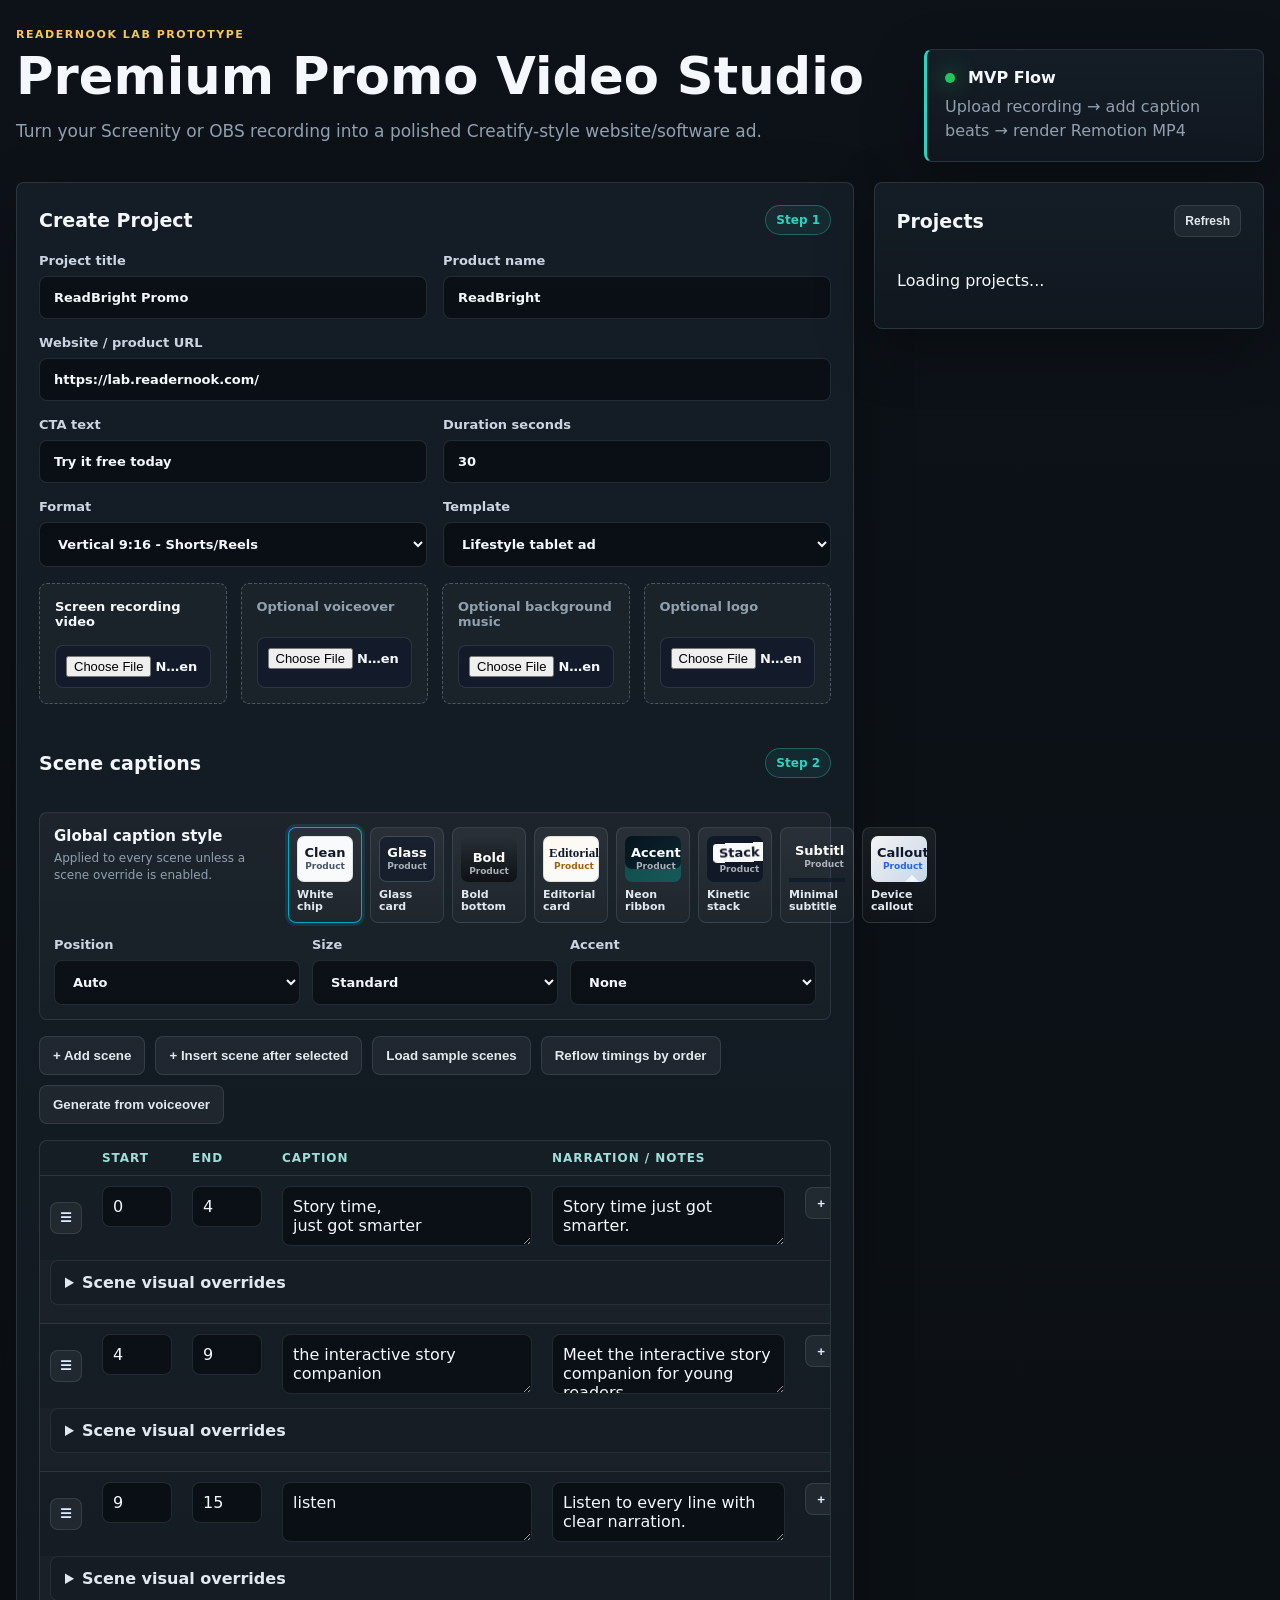
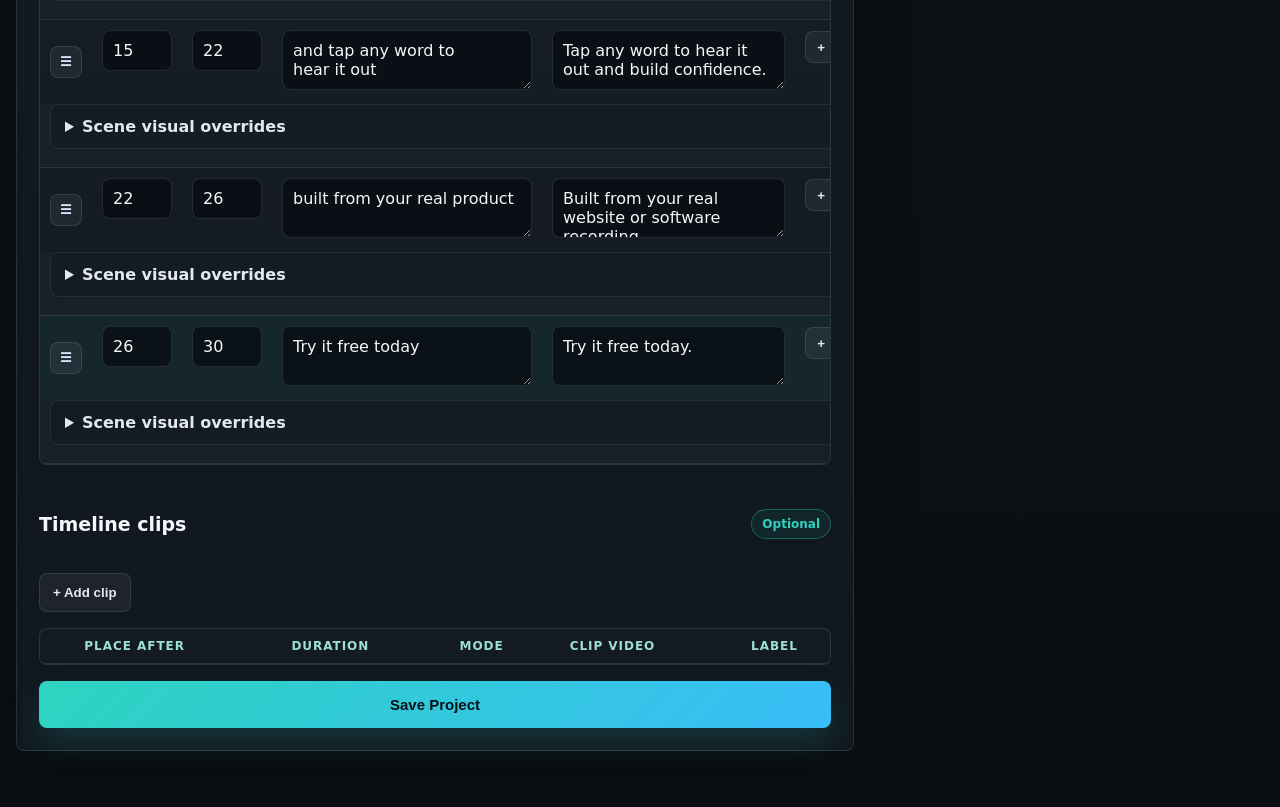
==== templates/index.html @ ffd1ec01 "fix" ====
<!doctype html>
<html lang="en">
<head>
  <meta charset="utf-8" />
  <meta name="viewport" content="width=device-width, initial-scale=1" />
  <title>Premium Promo Video Studio</title>
  <link rel="stylesheet" href="/static/style.css" />
</head>
<body>
  <div class="shell">
    <header class="hero">
      <div>
        <p class="eyebrow">ReaderNook Lab Prototype</p>
        <h1>Premium Promo Video Studio</h1>
        <p class="subtitle">Turn your Screenity or OBS recording into a polished Creatify-style website/software ad.</p>
      </div>
      <div class="hero-card">
        <span class="dot"></span>
        <strong>MVP Flow</strong>
        <p>Upload recording → add caption beats → render Remotion MP4</p>
      </div>
    </header>

    <main class="grid">
      <section class="panel">
        <div class="panel-title">
          <h2>Create Project</h2>
          <span>Step 1</span>
        </div>

        <form id="projectForm">
          <div class="two-col">
            <label>
              Project title
              <input name="title" value="ReadBright Promo" required />
            </label>
            <label>
              Product name
              <input name="productName" value="ReadBright" required />
            </label>
          </div>

          <label>
            Website / product URL
            <input name="targetUrl" value="https://lab.readernook.com/" />
          </label>

          <div class="two-col">
            <label>
              CTA text
              <input name="cta" value="Try it free today" />
            </label>
            <label>
              Duration seconds
              <input name="durationSeconds" type="number" min="5" max="120" value="30" />
            </label>
          </div>

          <div class="two-col">
            <label>
              Format
              <select name="format">
                <option value="vertical" selected>Vertical 9:16 - Shorts/Reels</option>
                <option value="landscape">Landscape 16:9 - YouTube</option>
                <option value="square">Square 1:1 - Social</option>
              </select>
            </label>
            <label>
              Template
              <select name="template">
                <option value="lifestyle" selected>Lifestyle tablet ad</option>
                <option value="tablet">Gradient tablet demo</option>
                <option value="laptop">Laptop SaaS demo</option>
                <option value="phone">Phone app demo</option>
              </select>
            </label>
          </div>

          <div class="upload-row">
            <label class="upload-box">
              <span>Screen recording video</span>
              <input name="screenRecording" type="file" accept="video/mp4,video/webm,video/quicktime,video/x-matroska" required />
            </label>
            <label class="upload-box muted">
              <span>Optional voiceover</span>
              <input id="voiceoverInput" name="voiceover" type="file" accept="audio/*" />
            </label>
            <label class="upload-box muted">
              <span>Optional background music</span>
              <input name="backgroundMusic" type="file" accept="audio/*" />
            </label>
            <label class="upload-box muted">
              <span>Optional logo</span>
              <input name="logo" type="file" accept="image/*" />
            </label>
          </div>

          <div class="panel-title small">
            <h2>Scene captions</h2>
            <span>Step 2</span>
          </div>

          <section class="global-caption-panel">
            <div>
              <strong>Global caption style</strong>
              <p>Applied to every scene unless a scene override is enabled.</p>
            </div>
            <div id="globalCaptionStyles" class="caption-style-options compact"></div>
            <div class="global-caption-fields">
              <label>
                Position
                <select id="globalCaptionPosition"></select>
              </label>
              <label>
                Size
                <select id="globalCaptionSize"></select>
              </label>
              <label>
                Accent
                <select id="globalCaptionAccent"></select>
              </label>
            </div>
          </section>

          <div class="scene-actions">
            <button type="button" id="addSceneBtn" class="secondary">+ Add scene</button>
            <button type="button" id="addSceneAfterBtn" class="secondary">+ Insert scene after selected</button>
            <button type="button" id="loadSampleBtn" class="secondary">Load sample scenes</button>
            <button type="button" id="reflowScenesBtn" class="secondary">Reflow timings by order</button>
            <button type="button" id="transcribeVoiceoverBtn" class="secondary">Generate from voiceover</button>
          </div>

          <div class="table-wrap">
            <table id="sceneTable">
              <thead>
                <tr>
                  <th></th>
                  <th>Start</th>
                  <th>End</th>
                  <th>Caption</th>
                  <th>Narration / notes</th>
                  <th></th>
                </tr>
              </thead>
              <tbody></tbody>
            </table>
          </div>

          <div class="panel-title small">
            <h2>Timeline clips</h2>
            <span>Optional</span>
          </div>

          <div class="scene-actions">
            <button type="button" id="addClipBtn" class="secondary">+ Add clip</button>
          </div>

          <div class="table-wrap">
            <table id="clipTable">
              <thead>
                <tr>
                  <th></th>
                  <th>Place after</th>
                  <th>Duration</th>
                  <th>Mode</th>
                  <th>Clip video</th>
                  <th>Label</th>
                  <th></th>
                </tr>
              </thead>
              <tbody></tbody>
            </table>
          </div>

          <button class="primary" type="submit">Save Project</button>
        </form>

        <div id="message" class="message hidden"></div>
      </section>

      <aside class="panel side-panel">
        <div class="panel-title">
          <h2>Projects</h2>
          <button id="refreshProjectsBtn" class="secondary small-btn">Refresh</button>
        </div>
        <div id="projectsList" class="projects-list"></div>
      </aside>
    </main>
  </div>

  <script src="/static/app.js"></script>
</body>
</html>
---- static/style.css ----
:root {
  --bg: #0b0f14;
  --surface: #111820;
  --surface-2: #151e27;
  --surface-3: #1a2530;
  --text: #f4f7fb;
  --muted: #91a0af;
  --line: rgba(150, 164, 178, 0.18);
  --primary: #2dd4bf;
  --primary-2: #38bdf8;
  --accent: #f6c65b;
  --danger: #ef4444;
  --ok: #22c55e;
  --radius: 8px;
}

* { box-sizing: border-box; }
body {
  margin: 0;
  font-family: Inter, ui-sans-serif, system-ui, -apple-system, BlinkMacSystemFont, "Segoe UI", sans-serif;
  background: linear-gradient(180deg, #0d1218, var(--bg));
  color: var(--text);
  min-height: 100vh;
}

.shell { width: min(1360px, calc(100% - 32px)); margin: 0 auto; padding: 28px 0 56px; }
.hero { display: grid; grid-template-columns: 1fr 340px; gap: 20px; align-items: end; margin-bottom: 20px; }
.eyebrow { color: var(--accent); text-transform: uppercase; letter-spacing: 0.14em; font-size: 11px; font-weight: 850; margin: 0 0 10px; }
h1 { margin: 0; font-size: clamp(32px, 4vw, 54px); line-height: 0.98; letter-spacing: 0; }
.subtitle { color: var(--muted); font-size: 17px; line-height: 1.55; max-width: 760px; }
.hero-card, .panel { border: 1px solid var(--line); background: linear-gradient(180deg, rgba(21,30,39,.96), rgba(17,24,32,.96)); border-radius: var(--radius); box-shadow: 0 20px 58px rgba(0,0,0,0.28); }
.hero-card { padding: 18px; border-left: 3px solid var(--primary); }
.hero-card p { color: var(--muted); margin: 8px 0 0; line-height: 1.5; }
.dot { display: inline-block; width: 10px; height: 10px; background: var(--ok); border-radius: 50%; margin-right: 8px; box-shadow: 0 0 22px var(--ok); }
.grid { display: grid; grid-template-columns: minmax(0, 1fr) 390px; gap: 20px; align-items: start; }
.panel { padding: 22px; }
.side-panel { position: sticky; top: 18px; }
.panel-title { display: flex; align-items: center; justify-content: space-between; gap: 16px; margin-bottom: 18px; }
.panel-title h2 { margin: 0; font-size: 19px; letter-spacing: 0; }
.panel-title span { color: var(--primary); font-size: 12px; font-weight: 850; border: 1px solid rgba(45,212,191,.34); padding: 7px 10px; border-radius: 999px; background: rgba(45,212,191,.08); }
.panel-title.small { margin-top: 28px; }
form { display: grid; gap: 16px; }
.two-col { display: grid; grid-template-columns: 1fr 1fr; gap: 16px; }
label { display: grid; gap: 8px; color: #cbd5e1; font-size: 13px; font-weight: 700; }
input, select, textarea {
  width: 100%;
  border: 1px solid var(--line);
  background: rgba(8,12,17,.72);
  color: var(--text);
  border-radius: var(--radius);
  padding: 13px 14px;
  outline: none;
  font: inherit;
}
input:focus, select:focus, textarea:focus { border-color: rgba(45,212,191,.78); box-shadow: 0 0 0 3px rgba(45,212,191,.12); }
.upload-row { display: grid; grid-template-columns: repeat(4, 1fr); gap: 14px; }
.upload-box { border: 1px dashed rgba(148,163,184,.42); border-radius: var(--radius); padding: 15px; background: rgba(255,255,255,.03); }
.upload-box span { font-size: 13px; color: var(--text); }
.upload-box input { padding: 10px; margin-top: 8px; background: rgba(15,23,42,.55); }
.upload-box.muted span { color: var(--muted); }
.scene-actions { display: flex; gap: 10px; flex-wrap: wrap; }
.global-caption-panel { display: grid; grid-template-columns: 220px minmax(0, 1fr); gap: 14px; align-items: start; padding: 14px; border: 1px solid rgba(148,163,184,.16); border-radius: var(--radius); background: linear-gradient(180deg, rgba(255,255,255,.045), rgba(255,255,255,.018)); }
.global-caption-panel strong { display: block; font-size: 15px; margin-bottom: 5px; }
.global-caption-panel p { margin: 0; color: var(--muted); font-size: 12px; line-height: 1.45; }
.global-caption-fields { grid-column: 1 / -1; display: grid; grid-template-columns: repeat(3, minmax(0, 1fr)); gap: 12px; }
button { border: 0; cursor: pointer; font-weight: 850; border-radius: var(--radius); transition: transform .12s ease, opacity .12s ease, border-color .12s ease; }
button:hover { transform: translateY(-1px); }
button:disabled { opacity: .55; cursor: wait; transform: none; }
.primary { background: linear-gradient(135deg, var(--primary), var(--primary-2)); color: #031016; padding: 15px 18px; font-size: 15px; box-shadow: 0 16px 34px rgba(45,212,191,.16); }
.secondary { background: rgba(255,255,255,.055); color: #e2e8f0; border: 1px solid var(--line); padding: 11px 13px; }
.secondary:hover { border-color: rgba(45,212,191,.42); }
.danger-btn { background: rgba(239,68,68,.11); color: #fecaca; border: 1px solid rgba(239,68,68,.28); padding: 11px 13px; }
.danger-btn:hover { border-color: rgba(239,68,68,.58); }
.small-btn { padding: 8px 10px; font-size: 12px; }
.table-wrap { overflow-x: auto; border: 1px solid var(--line); border-radius: var(--radius); background: rgba(255,255,255,.015); }
table { width: 100%; border-collapse: collapse; min-width: 850px; }
th, td { padding: 10px; border-bottom: 1px solid var(--line); text-align: left; vertical-align: top; }
th { color: #9ddfd8; font-size: 12px; text-transform: uppercase; letter-spacing: .08em; }
td input, td textarea { border-radius: var(--radius); padding: 10px; }
td:nth-child(1) { width: 46px; }
td:nth-child(2), td:nth-child(3) { width: 90px; }
td:nth-child(4) { width: 270px; }
td:last-child { width: 60px; }
.scene-design-row td { padding: 0 10px 18px; background: rgba(255,255,255,.018); }
.scene-main td { border-bottom: 0; }
.scene-main.selected-row { background: rgba(45,212,191,.055); }
.scene-main.dragging, .clip-row.dragging { opacity: .5; }
.scene-main.drag-over, .clip-row.drag-over { outline: 2px solid rgba(56,189,248,.74); outline-offset: -2px; }
.drag-cell { vertical-align: middle; }
.drag-handle, .small-icon-btn { width: 32px; height: 32px; display: inline-grid; place-items: center; border: 1px solid var(--line); background: rgba(255,255,255,.055); color: #dbeafe; border-radius: 8px; cursor: grab; padding: 0; }
.small-icon-btn { cursor: pointer; margin-right: 6px; }
.row-actions { white-space: nowrap; }
.scene-advanced { border: 1px solid rgba(148,163,184,.13); border-radius: var(--radius); background: rgba(0,0,0,.12); }
.scene-advanced summary { cursor: pointer; padding: 12px 14px; color: #e2e8f0; font-weight: 850; }
.scene-advanced[open] summary { border-bottom: 1px solid rgba(148,163,184,.13); }
.override-toggle { display: inline-flex; grid-template-columns: auto 1fr; align-items: center; gap: 8px; margin: 12px 14px 0; color: #a5f3fc; }
.override-toggle input { width: auto; }
.scene-design-grid { display: grid; grid-template-columns: repeat(4, minmax(145px, 1fr)); gap: 14px; padding: 14px; border: 1px solid rgba(148,163,184,.14); border-radius: var(--radius); background: rgba(0,0,0,.14); }
.design-field { display: grid; gap: 8px; color: #cbd5e1; font-size: 12px; font-weight: 800; }
.design-field.wide { grid-column: span 2; }
.design-field > span { color: #cbd5e1; }
.thumb-options { display: grid; grid-template-columns: repeat(auto-fit, minmax(88px, 1fr)); gap: 8px; }
.device-options { display: grid; grid-template-columns: repeat(4, minmax(0, 1fr)); gap: 8px; }
.caption-style-options { display: grid; grid-template-columns: repeat(4, minmax(0, 1fr)); gap: 8px; }
.caption-style-options.compact { grid-template-columns: repeat(8, minmax(74px, 1fr)); }
.thumb-option, .device-option { position: relative; display: grid; gap: 6px; align-content: start; min-height: 86px; padding: 7px; border: 1px solid var(--line); border-radius: var(--radius); background: rgba(255,255,255,.035); color: #dbeafe; cursor: pointer; overflow: hidden; }
.caption-style-option { position: relative; display: grid; gap: 7px; min-height: 92px; padding: 8px; border: 1px solid var(--line); border-radius: var(--radius); background: linear-gradient(180deg, rgba(255,255,255,.06), rgba(255,255,255,.025)); color: #dbeafe; cursor: pointer; overflow: hidden; }
.thumb-option input, .device-option input, .caption-style-option input { position: absolute; opacity: 0; pointer-events: none; }
.thumb-option:has(input:checked), .device-option:has(input:checked), .caption-style-option:has(input:checked) { border-color: rgba(6,182,212,.9); box-shadow: 0 0 0 3px rgba(6,182,212,.14); }
.thumb-option img { width: 100%; aspect-ratio: 16 / 10; object-fit: cover; border-radius: 8px; }
.thumb-option span, .device-option span:last-child, .caption-style-option > span:last-child { font-size: 11px; line-height: 1.15; color: #e2e8f0; }
.device-icon { position: relative; width: 100%; height: 44px; border-radius: 10px; background: linear-gradient(145deg, #e2e8f0, #64748b); box-shadow: inset 0 0 0 4px rgba(15,23,42,.45); }
.device-option.phone-modern .device-icon { width: 34px; height: 50px; margin: 0 auto; border-radius: 12px; }
.device-option.laptop-silver .device-icon { height: 38px; border-radius: 8px 8px 14px 14px; background: linear-gradient(145deg, #263241, #06080c 62%, #3a4654); box-shadow: inset 0 0 0 4px rgba(255,255,255,.1), 0 8px 18px rgba(0,0,0,.28); }
.device-option.browser-window .device-icon { height: 42px; border-radius: 8px; background: linear-gradient(#111827 0 22%, #05070b 22%); box-shadow: inset 0 0 0 4px rgba(255,255,255,.1), 0 8px 18px rgba(0,0,0,.28); }
.device-option.browser-window .device-icon::before { content: ""; position: absolute; top: 7px; left: 9px; width: 5px; height: 5px; border-radius: 999px; background: #ef4444; box-shadow: 9px 0 #f59e0b, 18px 0 #22c55e; }
.caption-style-preview { position: relative; display: grid; align-content: center; justify-items: center; min-height: 46px; padding: 6px; border-radius: 7px; background: rgba(15,23,42,.72); overflow: hidden; }
.caption-style-preview b { position: relative; z-index: 1; font-size: 13px; line-height: 1; color: white; }
.caption-style-preview em { position: relative; z-index: 1; margin-top: 3px; font-size: 9px; line-height: 1; color: rgba(226,232,240,.72); font-style: normal; }
.caption-style-option.white-chip .caption-style-preview { background: #f8fafc; box-shadow: inset 0 0 0 1px rgba(15,23,42,.1); }
.caption-style-option.white-chip .caption-style-preview b { color: #111827; }
.caption-style-option.white-chip .caption-style-preview em { color: #475569; }
.caption-style-option.glass-card .caption-style-preview { background: rgba(15,23,42,.58); box-shadow: inset 0 0 0 1px rgba(255,255,255,.18); }
.caption-style-option.bold-bottom .caption-style-preview { background: linear-gradient(180deg, transparent, rgba(0,0,0,.58)); align-content: end; }
.caption-style-option.editorial-card .caption-style-preview { background: linear-gradient(135deg, #fffaf0, #f8fafc); box-shadow: inset 0 0 0 1px rgba(17,24,39,.12); }
.caption-style-option.editorial-card .caption-style-preview b { color: #111827; font-family: Georgia, serif; }
.caption-style-option.editorial-card .caption-style-preview em { color: #a16207; }
.caption-style-option.neon-ribbon .caption-style-preview { background: linear-gradient(135deg, #05141d, #0e2933); box-shadow: inset 0 -13px 0 rgba(45,212,191,.28); }
.caption-style-option.kinetic-stack .caption-style-preview { background: #111827; }
.caption-style-option.kinetic-stack .caption-style-preview b { background: #f8fafc; color: #111827; padding: 3px 6px; border-radius: 4px; transform: rotate(-2deg); }
.caption-style-option.minimal-subtitle .caption-style-preview { background: transparent; border-bottom: 4px solid rgba(15,23,42,.72); border-radius: 0; }
.caption-style-option.device-callout .caption-style-preview { background: linear-gradient(135deg, rgba(255,255,255,.95), rgba(219,234,254,.9)); }
.caption-style-option.device-callout .caption-style-preview::after { content: ""; position: absolute; right: 18%; bottom: -5px; width: 10px; height: 10px; background: inherit; transform: rotate(45deg); }
.caption-style-option.device-callout .caption-style-preview b { color: #0f172a; }
.caption-style-option.device-callout .caption-style-preview em { color: #2563eb; }
.zoom-field strong { color: #67e8f9; font-size: 11px; }
.zoom-field input { padding: 0; accent-color: var(--primary-2); }
.delete { background: rgba(239,68,68,.16); color: #fecaca; padding: 10px 12px; }
.message { margin-top: 16px; padding: 14px; border-radius: var(--radius); border: 1px solid var(--line); background: rgba(20,29,38,.86); color: #dbeafe; white-space: pre-wrap; }
.hidden { display: none; }
.projects-list { display: grid; gap: 14px; }
.project-card { padding: 16px; border: 1px solid var(--line); border-radius: var(--radius); background: rgba(255,255,255,.035); }
.project-card h3 { margin: 0 0 6px; font-size: 16px; }
.project-card p { margin: 4px 0; color: var(--muted); font-size: 13px; line-height: 1.45; }
.badge { display: inline-block; padding: 5px 8px; border-radius: 999px; background: rgba(45,212,191,.12); color: #99f6e4; font-size: 12px; font-weight: 850; margin: 8px 0; }
.card-actions { display: flex; gap: 8px; flex-wrap: wrap; margin-top: 10px; }
a.button-link { text-decoration: none; display: inline-block; }
.error { border-color: rgba(239,68,68,.45); color: #fecaca; }
.success { border-color: rgba(34,197,94,.45); color: #bbf7d0; }

@media (max-width: 980px) {
  .hero, .grid { grid-template-columns: 1fr; }
  .upload-row, .two-col { grid-template-columns: 1fr; }
  .global-caption-panel, .global-caption-fields { grid-template-columns: 1fr; }
  .scene-design-grid { grid-template-columns: 1fr; }
  .design-field.wide { grid-column: span 1; }
  .thumb-options, .device-options, .caption-style-options { grid-template-columns: repeat(2, minmax(0, 1fr)); }
}
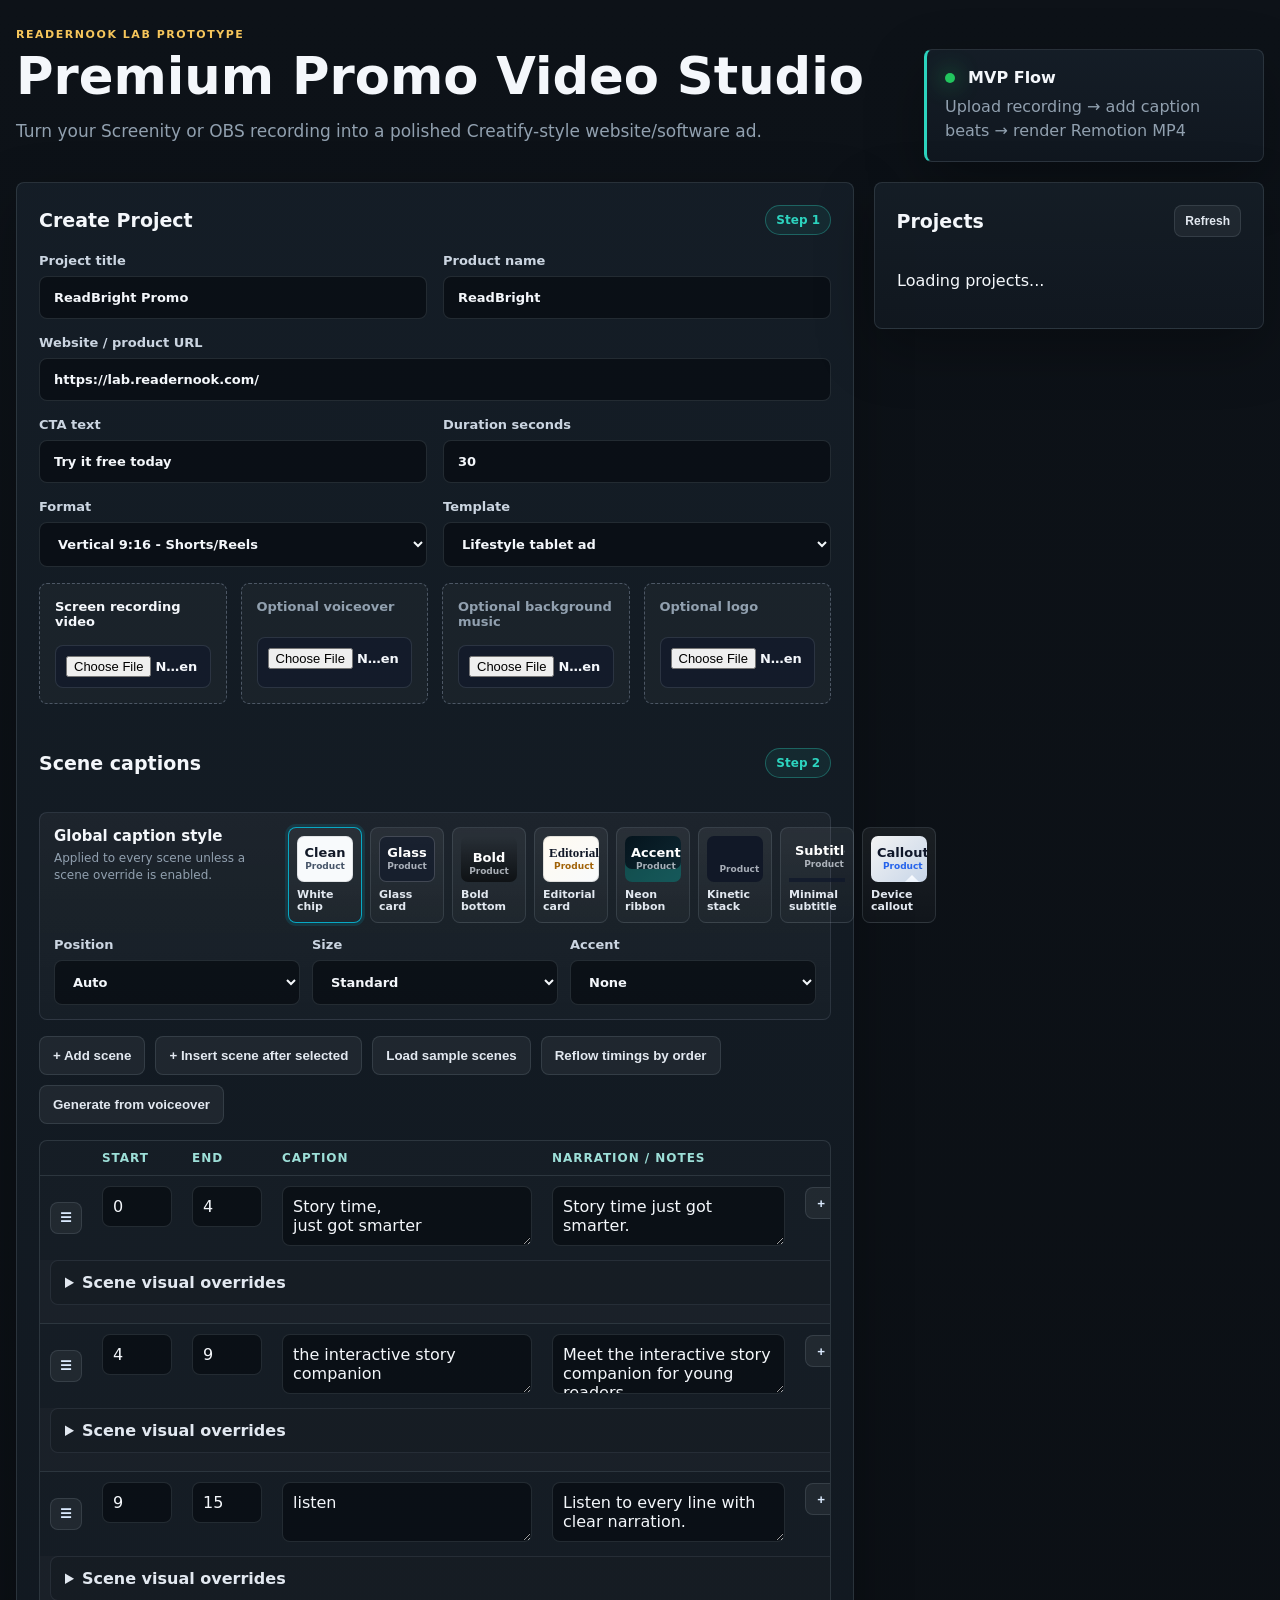
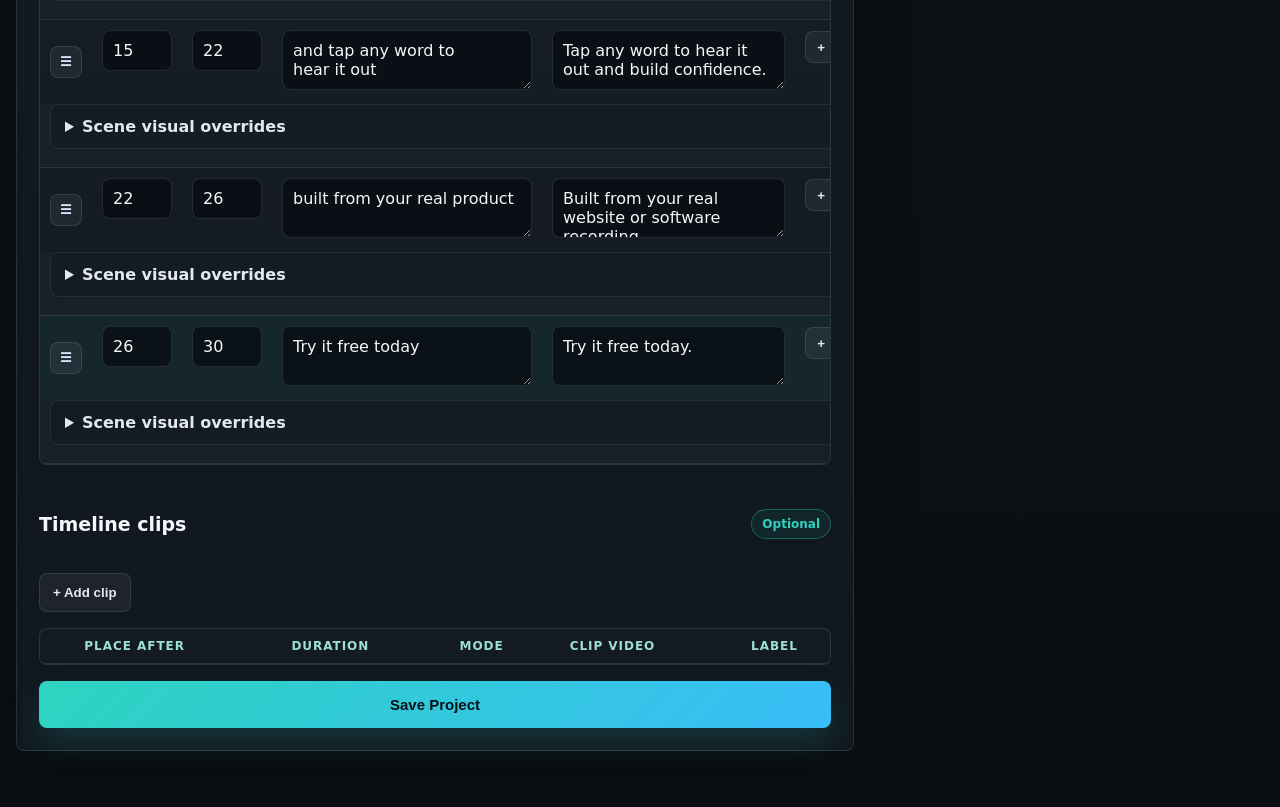
==== commit b8267df9: "fix" ====
--- a/templates/index.html
+++ b/templates/index.html
@@ -52,7 +52,7 @@
             </label>
             <label>
               Duration seconds
-              <input name="durationSeconds" type="number" min="5" max="120" value="30" />
+              <input name="durationSeconds" type="number" min="5" max="600" value="30" />
             </label>
           </div>
 
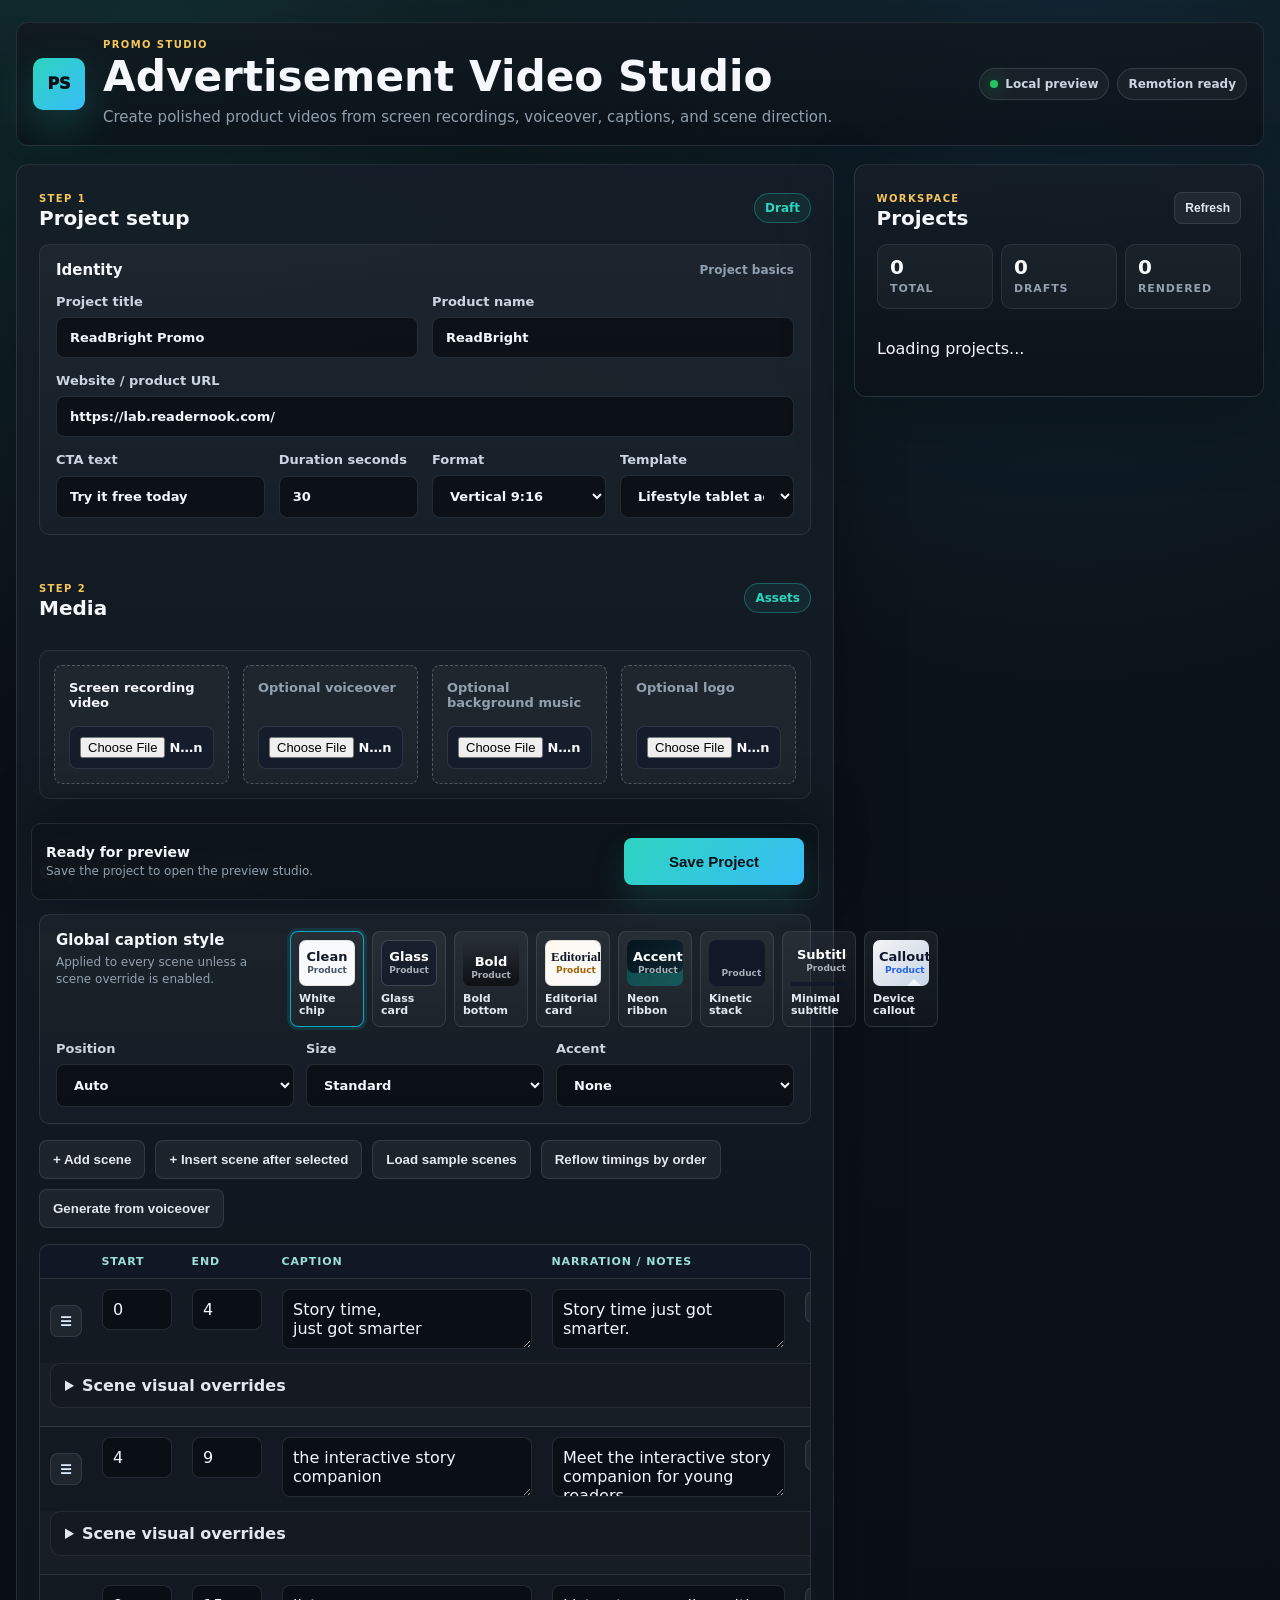
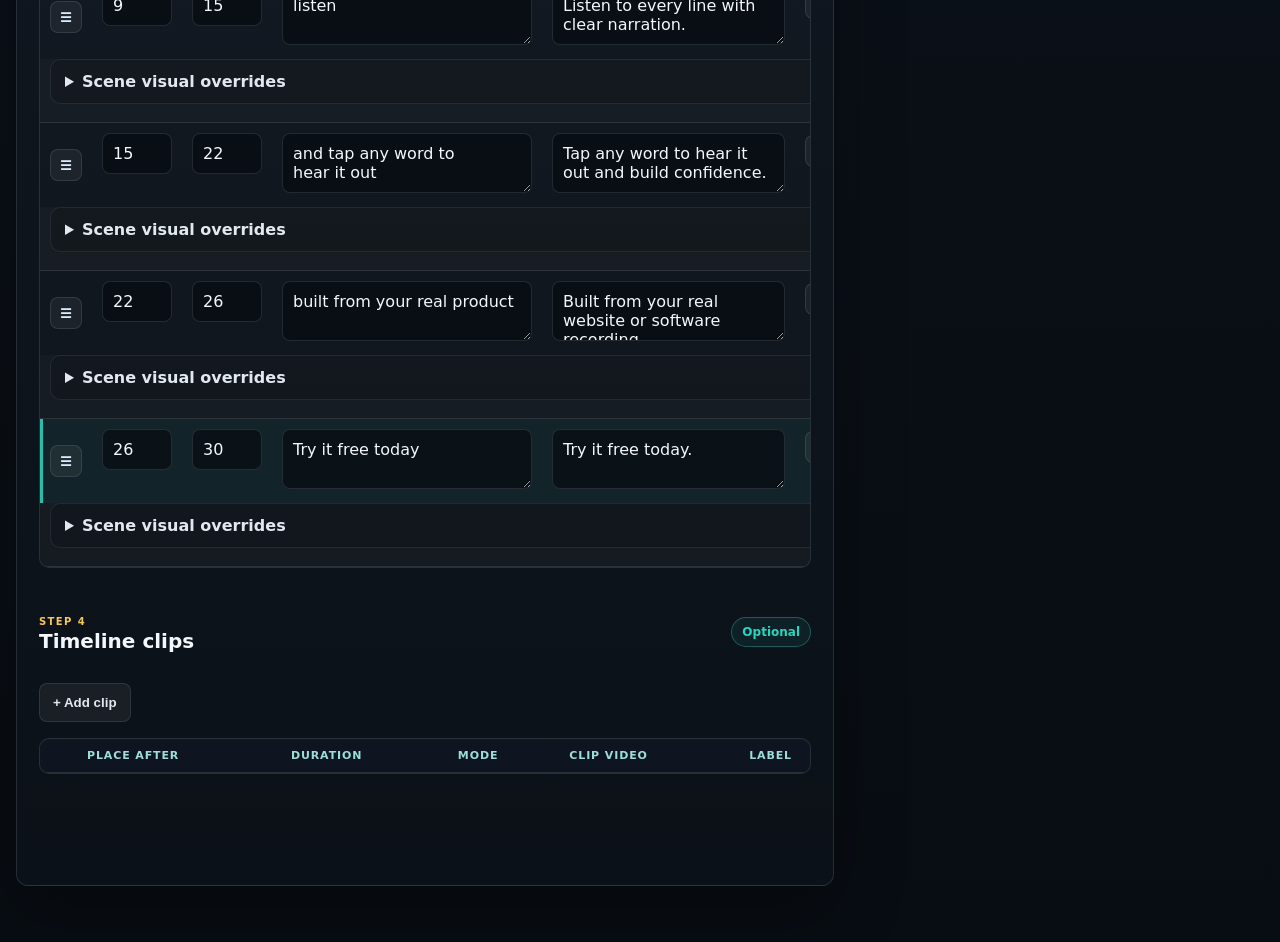
==== commit d4de8073: "fix" ====
--- a/templates/index.html
+++ b/templates/index.html
@@ -8,75 +8,89 @@
 </head>
 <body>
   <div class="shell">
-    <header class="hero">
-      <div>
-        <p class="eyebrow">ReaderNook Lab Prototype</p>
-        <h1>Premium Promo Video Studio</h1>
-        <p class="subtitle">Turn your Screenity or OBS recording into a polished Creatify-style website/software ad.</p>
+    <header class="studio-header">
+      <div class="brand-mark">PS</div>
+      <div class="studio-title">
+        <p class="eyebrow">Promo Studio</p>
+        <h1>Advertisement Video Studio</h1>
+        <p class="subtitle">Create polished product videos from screen recordings, voiceover, captions, and scene direction.</p>
       </div>
-      <div class="hero-card">
-        <span class="dot"></span>
-        <strong>MVP Flow</strong>
-        <p>Upload recording → add caption beats → render Remotion MP4</p>
+      <div class="studio-status">
+        <span><i></i> Local preview</span>
+        <span>Remotion ready</span>
       </div>
     </header>
 
     <main class="grid">
       <section class="panel">
         <div class="panel-title">
-          <h2>Create Project</h2>
-          <span>Step 1</span>
+          <div>
+            <span class="section-kicker">Step 1</span>
+            <h2>Project setup</h2>
+          </div>
+          <span>Draft</span>
         </div>
 
         <form id="projectForm">
-          <div class="two-col">
+          <section class="form-card">
+            <div class="form-card-head">
+              <h3>Identity</h3>
+              <span>Project basics</span>
+            </div>
+            <div class="two-col">
+              <label>
+                Project title
+                <input name="title" value="ReadBright Promo" required />
+              </label>
+              <label>
+                Product name
+                <input name="productName" value="ReadBright" required />
+              </label>
+            </div>
+
             <label>
-              Project title
-              <input name="title" value="ReadBright Promo" required />
-            </label>
-            <label>
-              Product name
-              <input name="productName" value="ReadBright" required />
-            </label>
-          </div>
-
-          <label>
-            Website / product URL
-            <input name="targetUrl" value="https://lab.readernook.com/" />
-          </label>
-
-          <div class="two-col">
-            <label>
-              CTA text
-              <input name="cta" value="Try it free today" />
-            </label>
-            <label>
-              Duration seconds
-              <input name="durationSeconds" type="number" min="5" max="600" value="30" />
-            </label>
-          </div>
-
-          <div class="two-col">
-            <label>
-              Format
-              <select name="format">
-                <option value="vertical" selected>Vertical 9:16 - Shorts/Reels</option>
-                <option value="landscape">Landscape 16:9 - YouTube</option>
-                <option value="square">Square 1:1 - Social</option>
-              </select>
-            </label>
-            <label>
-              Template
-              <select name="template">
-                <option value="lifestyle" selected>Lifestyle tablet ad</option>
-                <option value="tablet">Gradient tablet demo</option>
-                <option value="laptop">Laptop SaaS demo</option>
-                <option value="phone">Phone app demo</option>
-              </select>
-            </label>
-          </div>
-
-          <div class="upload-row">
+              Website / product URL
+              <input name="targetUrl" value="https://lab.readernook.com/" />
+            </label>
+
+            <div class="four-col">
+              <label>
+                CTA text
+                <input name="cta" value="Try it free today" />
+              </label>
+              <label>
+                Duration seconds
+                <input name="durationSeconds" type="number" min="5" max="600" value="30" />
+              </label>
+              <label>
+                Format
+                <select name="format">
+                  <option value="vertical" selected>Vertical 9:16</option>
+                  <option value="landscape">Landscape 16:9</option>
+                  <option value="square">Square 1:1</option>
+                </select>
+              </label>
+              <label>
+                Template
+                <select name="template">
+                  <option value="lifestyle" selected>Lifestyle tablet ad</option>
+                  <option value="tablet">Gradient tablet demo</option>
+                  <option value="laptop">Laptop SaaS demo</option>
+                  <option value="phone">Phone app demo</option>
+                </select>
+              </label>
+            </div>
+          </section>
+
+          <div class="panel-title small">
+            <div>
+              <span class="section-kicker">Step 2</span>
+              <h2>Media</h2>
+            </div>
+            <span>Assets</span>
+          </div>
+
+          <section class="upload-row">
             <label class="upload-box">
               <span>Screen recording video</span>
               <input name="screenRecording" type="file" accept="video/mp4,video/webm,video/quicktime,video/x-matroska" required />
@@ -93,11 +107,14 @@
               <span>Optional logo</span>
               <input name="logo" type="file" accept="image/*" />
             </label>
-          </div>
+          </section>
 
           <div class="panel-title small">
-            <h2>Scene captions</h2>
-            <span>Step 2</span>
+            <div>
+              <span class="section-kicker">Step 3</span>
+              <h2>Captions and scenes</h2>
+            </div>
+            <span>Timeline</span>
           </div>
 
           <section class="global-caption-panel">
@@ -147,7 +164,10 @@
           </div>
 
           <div class="panel-title small">
-            <h2>Timeline clips</h2>
+            <div>
+              <span class="section-kicker">Step 4</span>
+              <h2>Timeline clips</h2>
+            </div>
             <span>Optional</span>
           </div>
 
@@ -172,7 +192,13 @@
             </table>
           </div>
 
-          <button class="primary" type="submit">Save Project</button>
+          <div class="save-bar">
+            <div>
+              <strong>Ready for preview</strong>
+              <span>Save the project to open the preview studio.</span>
+            </div>
+            <button class="primary" type="submit">Save Project</button>
+          </div>
         </form>
 
         <div id="message" class="message hidden"></div>
@@ -180,8 +206,16 @@
 
       <aside class="panel side-panel">
         <div class="panel-title">
-          <h2>Projects</h2>
+          <div>
+            <span class="section-kicker">Workspace</span>
+            <h2>Projects</h2>
+          </div>
           <button id="refreshProjectsBtn" class="secondary small-btn">Refresh</button>
+        </div>
+        <div id="projectsSummary" class="projects-summary">
+          <div><strong>0</strong><span>Total</span></div>
+          <div><strong>0</strong><span>Drafts</span></div>
+          <div><strong>0</strong><span>Rendered</span></div>
         </div>
         <div id="projectsList" class="projects-list"></div>
       </aside>
--- a/static/style.css
+++ b/static/style.css
@@ -1,8 +1,8 @@
 :root {
-  --bg: #0b0f14;
+  --bg: #080d13;
   --surface: #111820;
-  --surface-2: #151e27;
-  --surface-3: #1a2530;
+  --surface-2: #16212c;
+  --surface-3: #1d2a36;
   --text: #f4f7fb;
   --muted: #91a0af;
   --line: rgba(150, 164, 178, 0.18);
@@ -18,29 +18,39 @@
 body {
   margin: 0;
   font-family: Inter, ui-sans-serif, system-ui, -apple-system, BlinkMacSystemFont, "Segoe UI", sans-serif;
-  background: linear-gradient(180deg, #0d1218, var(--bg));
+  background:
+    radial-gradient(circle at 12% 0%, rgba(45, 212, 191, .13), transparent 26%),
+    radial-gradient(circle at 84% 4%, rgba(56, 189, 248, .12), transparent 22%),
+    linear-gradient(180deg, #0d141b, var(--bg));
   color: var(--text);
   min-height: 100vh;
 }
 
-.shell { width: min(1360px, calc(100% - 32px)); margin: 0 auto; padding: 28px 0 56px; }
-.hero { display: grid; grid-template-columns: 1fr 340px; gap: 20px; align-items: end; margin-bottom: 20px; }
-.eyebrow { color: var(--accent); text-transform: uppercase; letter-spacing: 0.14em; font-size: 11px; font-weight: 850; margin: 0 0 10px; }
-h1 { margin: 0; font-size: clamp(32px, 4vw, 54px); line-height: 0.98; letter-spacing: 0; }
-.subtitle { color: var(--muted); font-size: 17px; line-height: 1.55; max-width: 760px; }
-.hero-card, .panel { border: 1px solid var(--line); background: linear-gradient(180deg, rgba(21,30,39,.96), rgba(17,24,32,.96)); border-radius: var(--radius); box-shadow: 0 20px 58px rgba(0,0,0,0.28); }
-.hero-card { padding: 18px; border-left: 3px solid var(--primary); }
-.hero-card p { color: var(--muted); margin: 8px 0 0; line-height: 1.5; }
-.dot { display: inline-block; width: 10px; height: 10px; background: var(--ok); border-radius: 50%; margin-right: 8px; box-shadow: 0 0 22px var(--ok); }
-.grid { display: grid; grid-template-columns: minmax(0, 1fr) 390px; gap: 20px; align-items: start; }
+.shell { width: min(1460px, calc(100% - 32px)); margin: 0 auto; padding: 22px 0 56px; }
+.studio-header { display: grid; grid-template-columns: auto minmax(0, 1fr) auto; gap: 18px; align-items: center; margin-bottom: 18px; padding: 16px; border: 1px solid rgba(148,163,184,.16); border-radius: 12px; background: linear-gradient(180deg, rgba(17,24,32,.86), rgba(10,15,21,.72)); box-shadow: 0 24px 70px rgba(0,0,0,.28); }
+.brand-mark { width: 52px; height: 52px; display: grid; place-items: center; border-radius: 10px; background: linear-gradient(135deg, var(--primary), var(--primary-2)); color: #061016; font-weight: 950; letter-spacing: 0; box-shadow: 0 18px 46px rgba(45,212,191,.22); }
+.studio-title { min-width: 0; }
+.eyebrow, .section-kicker { color: var(--accent); text-transform: uppercase; letter-spacing: 0.14em; font-size: 10px; font-weight: 900; margin: 0 0 6px; }
+h1 { margin: 0; font-size: clamp(28px, 3.3vw, 44px); line-height: 1; letter-spacing: 0; }
+.subtitle { color: var(--muted); font-size: 15px; line-height: 1.5; max-width: 800px; margin: 8px 0 0; }
+.studio-status { display: flex; gap: 8px; flex-wrap: wrap; justify-content: flex-end; }
+.studio-status span { display: inline-flex; align-items: center; gap: 7px; min-height: 32px; padding: 0 10px; border: 1px solid rgba(148,163,184,.2); border-radius: 999px; background: rgba(255,255,255,.045); color: #cbd5e1; font-size: 12px; font-weight: 850; white-space: nowrap; }
+.studio-status i { width: 8px; height: 8px; border-radius: 999px; background: var(--ok); box-shadow: 0 0 18px rgba(34,197,94,.8); }
+.panel { border: 1px solid var(--line); background: linear-gradient(180deg, rgba(21,30,39,.94), rgba(12,18,25,.96)); border-radius: 12px; box-shadow: 0 24px 70px rgba(0,0,0,0.3); }
+.grid { display: grid; grid-template-columns: minmax(0, 1fr) 410px; gap: 20px; align-items: start; }
 .panel { padding: 22px; }
 .side-panel { position: sticky; top: 18px; }
-.panel-title { display: flex; align-items: center; justify-content: space-between; gap: 16px; margin-bottom: 18px; }
-.panel-title h2 { margin: 0; font-size: 19px; letter-spacing: 0; }
-.panel-title span { color: var(--primary); font-size: 12px; font-weight: 850; border: 1px solid rgba(45,212,191,.34); padding: 7px 10px; border-radius: 999px; background: rgba(45,212,191,.08); }
-.panel-title.small { margin-top: 28px; }
+.panel-title { display: flex; align-items: center; justify-content: space-between; gap: 16px; margin-bottom: 14px; }
+.panel-title h2 { margin: 0; font-size: 20px; letter-spacing: 0; }
+.panel-title > span { color: var(--primary); font-size: 12px; font-weight: 900; border: 1px solid rgba(45,212,191,.34); padding: 7px 10px; border-radius: 999px; background: rgba(45,212,191,.08); }
+.panel-title.small { margin-top: 26px; }
 form { display: grid; gap: 16px; }
-.two-col { display: grid; grid-template-columns: 1fr 1fr; gap: 16px; }
+.form-card { display: grid; gap: 15px; padding: 16px; border: 1px solid rgba(148,163,184,.14); border-radius: 10px; background: linear-gradient(180deg, rgba(255,255,255,.04), rgba(255,255,255,.018)); }
+.form-card-head { display: flex; align-items: center; justify-content: space-between; gap: 14px; }
+.form-card-head h3 { margin: 0; font-size: 15px; }
+.form-card-head span { color: var(--muted); font-size: 12px; font-weight: 800; }
+.two-col { display: grid; grid-template-columns: 1fr 1fr; gap: 14px; }
+.four-col { display: grid; grid-template-columns: 1.2fr .8fr 1fr 1fr; gap: 14px; }
 label { display: grid; gap: 8px; color: #cbd5e1; font-size: 13px; font-weight: 700; }
 input, select, textarea {
   width: 100%;
@@ -48,18 +58,18 @@
   background: rgba(8,12,17,.72);
   color: var(--text);
   border-radius: var(--radius);
-  padding: 13px 14px;
+  padding: 12px 13px;
   outline: none;
   font: inherit;
 }
 input:focus, select:focus, textarea:focus { border-color: rgba(45,212,191,.78); box-shadow: 0 0 0 3px rgba(45,212,191,.12); }
-.upload-row { display: grid; grid-template-columns: repeat(4, 1fr); gap: 14px; }
-.upload-box { border: 1px dashed rgba(148,163,184,.42); border-radius: var(--radius); padding: 15px; background: rgba(255,255,255,.03); }
-.upload-box span { font-size: 13px; color: var(--text); }
+.upload-row { display: grid; grid-template-columns: repeat(4, 1fr); gap: 14px; padding: 14px; border: 1px solid rgba(148,163,184,.14); border-radius: 10px; background: rgba(255,255,255,.02); }
+.upload-box { border: 1px dashed rgba(148,163,184,.42); border-radius: var(--radius); padding: 14px; background: rgba(255,255,255,.035); min-height: 112px; align-content: space-between; }
+.upload-box span { font-size: 13px; color: var(--text); font-weight: 850; }
 .upload-box input { padding: 10px; margin-top: 8px; background: rgba(15,23,42,.55); }
 .upload-box.muted span { color: var(--muted); }
 .scene-actions { display: flex; gap: 10px; flex-wrap: wrap; }
-.global-caption-panel { display: grid; grid-template-columns: 220px minmax(0, 1fr); gap: 14px; align-items: start; padding: 14px; border: 1px solid rgba(148,163,184,.16); border-radius: var(--radius); background: linear-gradient(180deg, rgba(255,255,255,.045), rgba(255,255,255,.018)); }
+.global-caption-panel { display: grid; grid-template-columns: 220px minmax(0, 1fr); gap: 14px; align-items: start; padding: 16px; border: 1px solid rgba(148,163,184,.16); border-radius: 10px; background: linear-gradient(180deg, rgba(255,255,255,.045), rgba(255,255,255,.018)); }
 .global-caption-panel strong { display: block; font-size: 15px; margin-bottom: 5px; }
 .global-caption-panel p { margin: 0; color: var(--muted); font-size: 12px; line-height: 1.45; }
 .global-caption-fields { grid-column: 1 / -1; display: grid; grid-template-columns: repeat(3, minmax(0, 1fr)); gap: 12px; }
@@ -72,10 +82,10 @@
 .danger-btn { background: rgba(239,68,68,.11); color: #fecaca; border: 1px solid rgba(239,68,68,.28); padding: 11px 13px; }
 .danger-btn:hover { border-color: rgba(239,68,68,.58); }
 .small-btn { padding: 8px 10px; font-size: 12px; }
-.table-wrap { overflow-x: auto; border: 1px solid var(--line); border-radius: var(--radius); background: rgba(255,255,255,.015); }
+.table-wrap { overflow-x: auto; border: 1px solid var(--line); border-radius: 10px; background: rgba(255,255,255,.015); box-shadow: inset 0 1px 0 rgba(255,255,255,.03); }
 table { width: 100%; border-collapse: collapse; min-width: 850px; }
 th, td { padding: 10px; border-bottom: 1px solid var(--line); text-align: left; vertical-align: top; }
-th { color: #9ddfd8; font-size: 12px; text-transform: uppercase; letter-spacing: .08em; }
+th { color: #9ddfd8; font-size: 11px; text-transform: uppercase; letter-spacing: .08em; background: rgba(15,23,42,.42); position: sticky; top: 0; z-index: 1; }
 td input, td textarea { border-radius: var(--radius); padding: 10px; }
 td:nth-child(1) { width: 46px; }
 td:nth-child(2), td:nth-child(3) { width: 90px; }
@@ -83,14 +93,14 @@
 td:last-child { width: 60px; }
 .scene-design-row td { padding: 0 10px 18px; background: rgba(255,255,255,.018); }
 .scene-main td { border-bottom: 0; }
-.scene-main.selected-row { background: rgba(45,212,191,.055); }
+.scene-main.selected-row { background: rgba(45,212,191,.07); box-shadow: inset 3px 0 0 rgba(45,212,191,.88); }
 .scene-main.dragging, .clip-row.dragging { opacity: .5; }
 .scene-main.drag-over, .clip-row.drag-over { outline: 2px solid rgba(56,189,248,.74); outline-offset: -2px; }
 .drag-cell { vertical-align: middle; }
 .drag-handle, .small-icon-btn { width: 32px; height: 32px; display: inline-grid; place-items: center; border: 1px solid var(--line); background: rgba(255,255,255,.055); color: #dbeafe; border-radius: 8px; cursor: grab; padding: 0; }
 .small-icon-btn { cursor: pointer; margin-right: 6px; }
 .row-actions { white-space: nowrap; }
-.scene-advanced { border: 1px solid rgba(148,163,184,.13); border-radius: var(--radius); background: rgba(0,0,0,.12); }
+.scene-advanced { border: 1px solid rgba(148,163,184,.13); border-radius: 10px; background: rgba(0,0,0,.12); }
 .scene-advanced summary { cursor: pointer; padding: 12px 14px; color: #e2e8f0; font-weight: 850; }
 .scene-advanced[open] summary { border-bottom: 1px solid rgba(148,163,184,.13); }
 .override-toggle { display: inline-flex; grid-template-columns: auto 1fr; align-items: center; gap: 8px; margin: 12px 14px 0; color: #a5f3fc; }
@@ -136,23 +146,38 @@
 .zoom-field strong { color: #67e8f9; font-size: 11px; }
 .zoom-field input { padding: 0; accent-color: var(--primary-2); }
 .delete { background: rgba(239,68,68,.16); color: #fecaca; padding: 10px 12px; }
+.save-bar { position: sticky; bottom: 0; z-index: 5; display: flex; align-items: center; justify-content: space-between; gap: 16px; margin: 4px -8px -8px; padding: 14px; border: 1px solid rgba(148,163,184,.16); border-radius: 10px; background: rgba(13, 19, 26, .92); backdrop-filter: blur(18px); box-shadow: 0 -18px 50px rgba(0,0,0,.28); }
+.save-bar strong { display: block; font-size: 14px; }
+.save-bar span { color: var(--muted); font-size: 12px; }
+.save-bar .primary { min-width: 180px; }
 .message { margin-top: 16px; padding: 14px; border-radius: var(--radius); border: 1px solid var(--line); background: rgba(20,29,38,.86); color: #dbeafe; white-space: pre-wrap; }
 .hidden { display: none; }
+.projects-summary { display: grid; grid-template-columns: repeat(3, 1fr); gap: 8px; margin-bottom: 14px; }
+.projects-summary div { padding: 12px; border: 1px solid rgba(148,163,184,.14); border-radius: 10px; background: rgba(255,255,255,.035); }
+.projects-summary strong { display: block; color: #f8fafc; font-size: 20px; line-height: 1; }
+.projects-summary span { color: var(--muted); font-size: 11px; font-weight: 850; text-transform: uppercase; letter-spacing: .08em; }
 .projects-list { display: grid; gap: 14px; }
-.project-card { padding: 16px; border: 1px solid var(--line); border-radius: var(--radius); background: rgba(255,255,255,.035); }
+.project-card { padding: 16px; border: 1px solid var(--line); border-radius: 12px; background: linear-gradient(180deg, rgba(255,255,255,.05), rgba(255,255,255,.025)); box-shadow: 0 14px 36px rgba(0,0,0,.16); }
 .project-card h3 { margin: 0 0 6px; font-size: 16px; }
 .project-card p { margin: 4px 0; color: var(--muted); font-size: 13px; line-height: 1.45; }
-.badge { display: inline-block; padding: 5px 8px; border-radius: 999px; background: rgba(45,212,191,.12); color: #99f6e4; font-size: 12px; font-weight: 850; margin: 8px 0; }
-.card-actions { display: flex; gap: 8px; flex-wrap: wrap; margin-top: 10px; }
-a.button-link { text-decoration: none; display: inline-block; }
+.project-card-head { display: flex; align-items: start; justify-content: space-between; gap: 12px; }
+.project-meta { display: flex; flex-wrap: wrap; gap: 6px; margin: 10px 0 2px; }
+.badge { display: inline-flex; align-items: center; gap: 6px; padding: 5px 8px; border-radius: 999px; background: rgba(45,212,191,.12); color: #99f6e4; font-size: 11px; font-weight: 900; text-transform: uppercase; letter-spacing: .04em; }
+.badge.muted-badge { color: #cbd5e1; background: rgba(148,163,184,.12); }
+.card-actions { display: grid; grid-template-columns: 1fr 1fr; gap: 8px; margin-top: 12px; }
+.card-actions button, .card-actions .button-link { width: 100%; text-align: center; }
+a.button-link { text-decoration: none; display: inline-flex; align-items: center; justify-content: center; }
 .error { border-color: rgba(239,68,68,.45); color: #fecaca; }
 .success { border-color: rgba(34,197,94,.45); color: #bbf7d0; }
 
 @media (max-width: 980px) {
-  .hero, .grid { grid-template-columns: 1fr; }
-  .upload-row, .two-col { grid-template-columns: 1fr; }
+  .studio-header, .grid { grid-template-columns: 1fr; }
+  .studio-status { justify-content: flex-start; }
+  .upload-row, .two-col, .four-col { grid-template-columns: 1fr; }
   .global-caption-panel, .global-caption-fields { grid-template-columns: 1fr; }
   .scene-design-grid { grid-template-columns: 1fr; }
   .design-field.wide { grid-column: span 1; }
   .thumb-options, .device-options, .caption-style-options { grid-template-columns: repeat(2, minmax(0, 1fr)); }
+  .save-bar { position: static; flex-direction: column; align-items: stretch; }
+  .card-actions { grid-template-columns: 1fr; }
 }
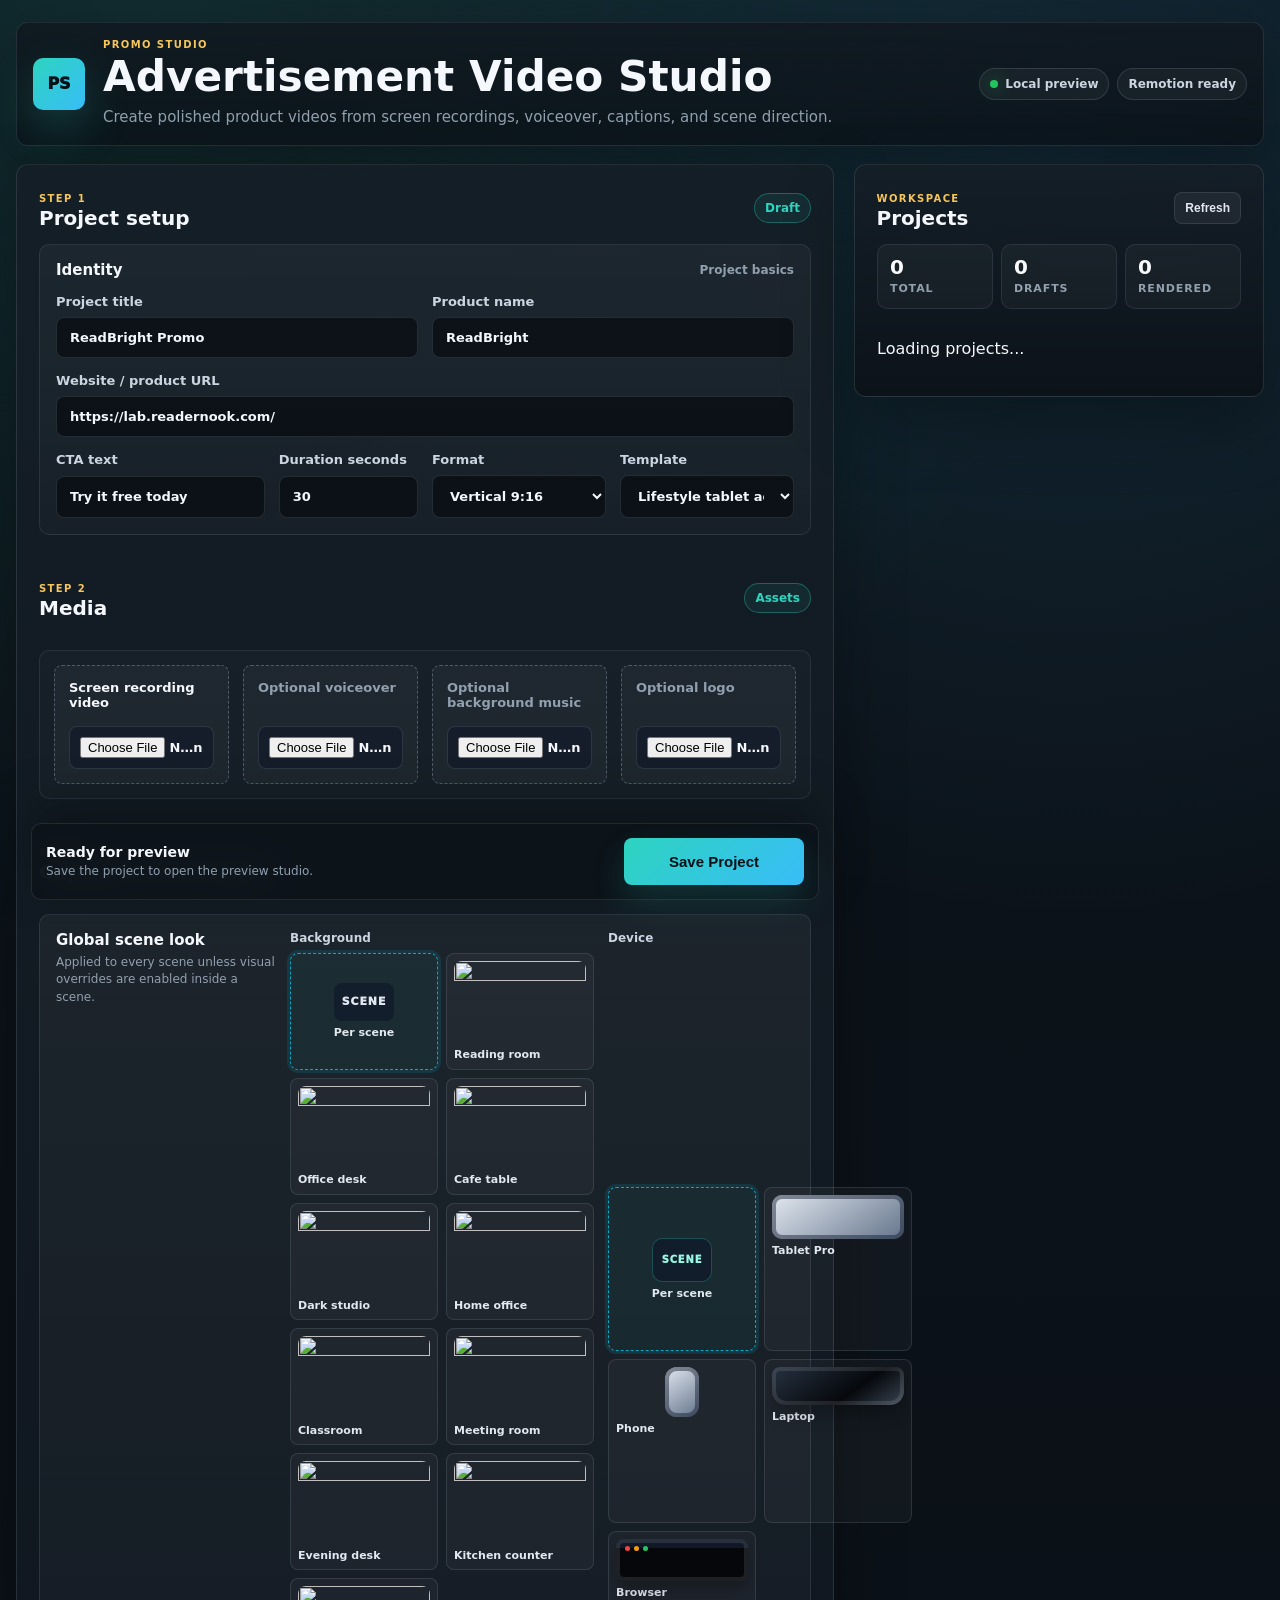
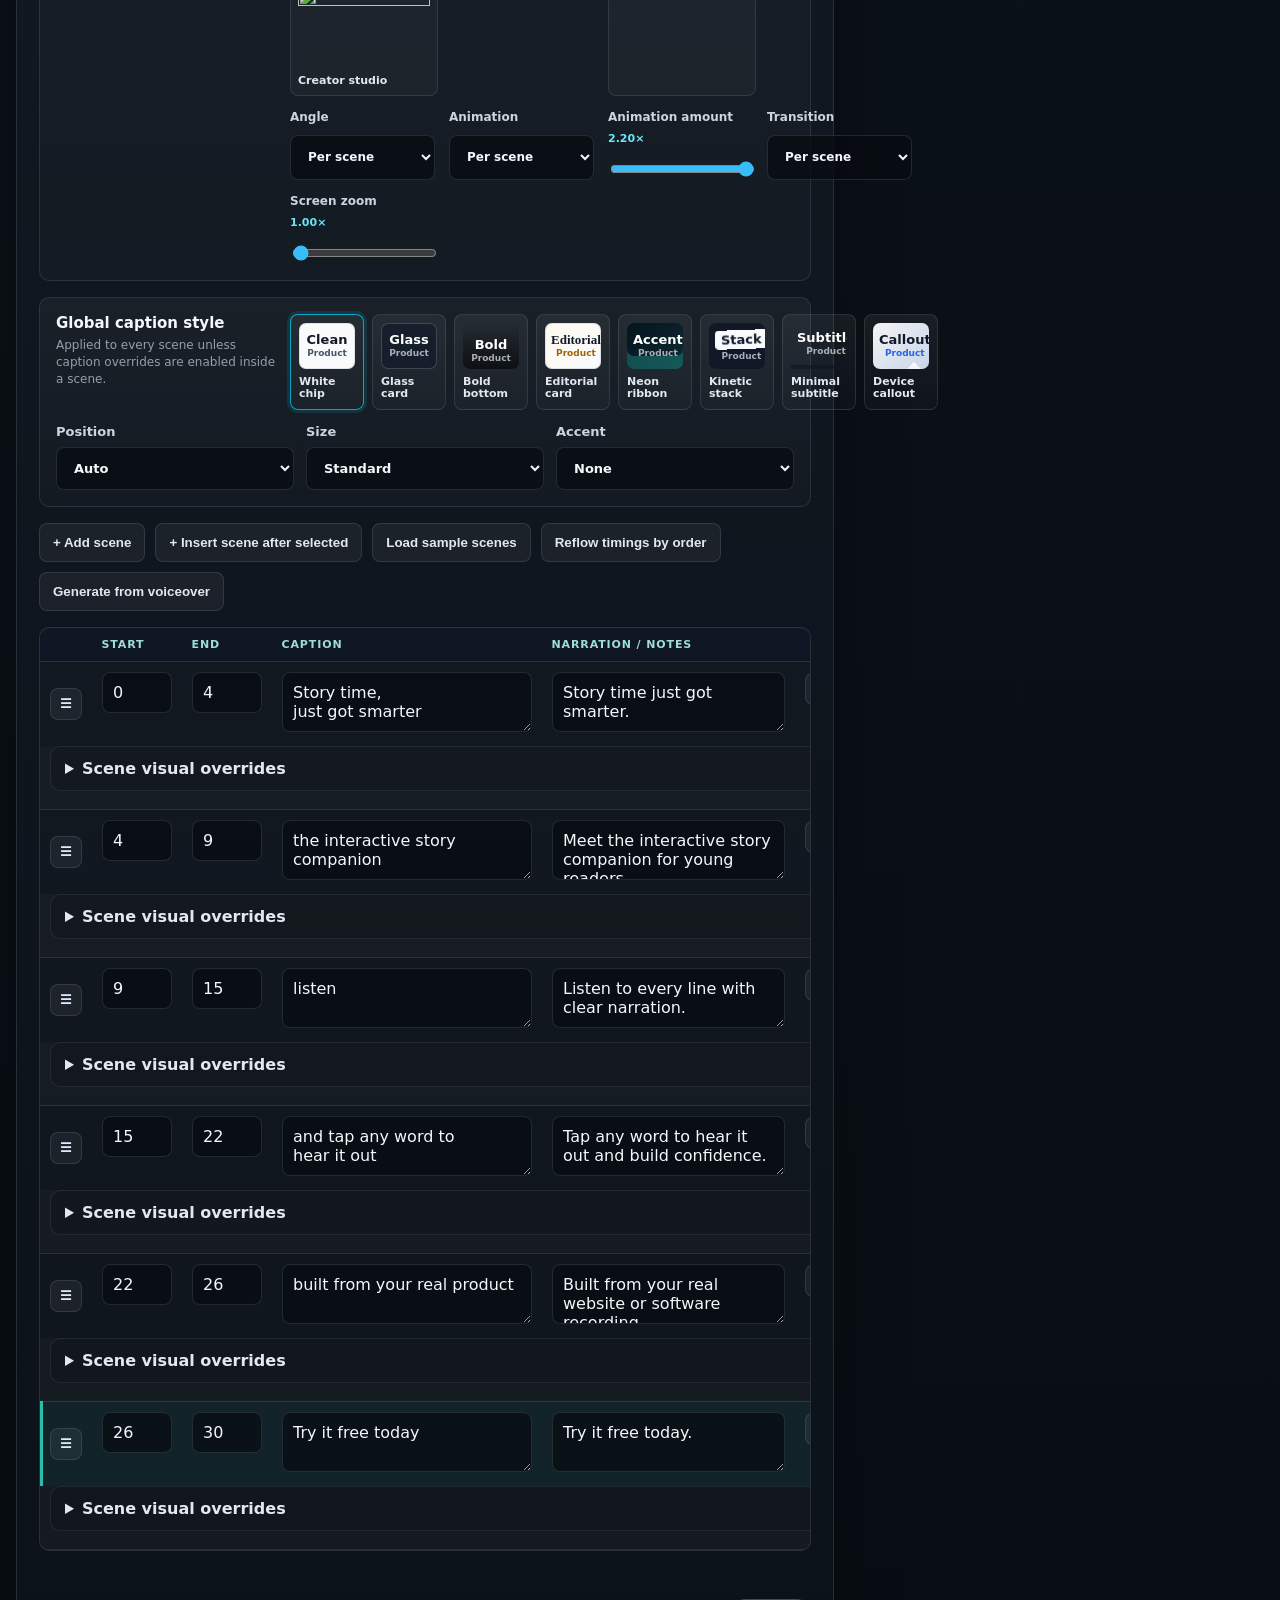
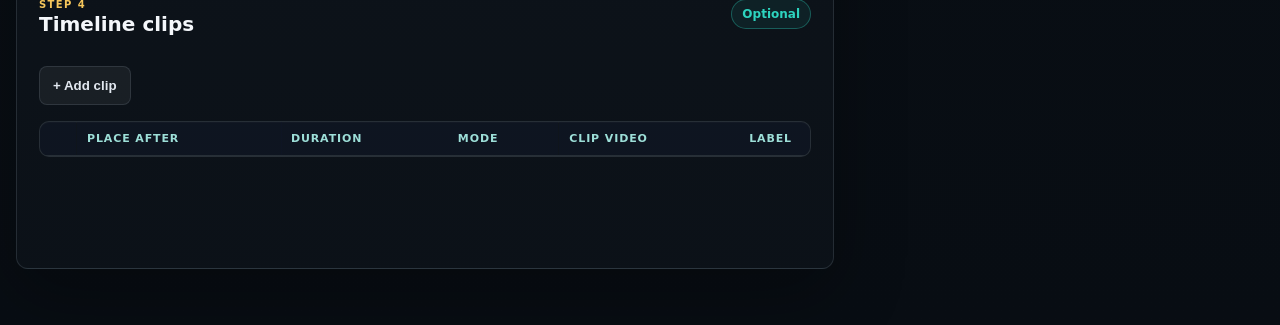
==== commit 98f411c1: "fix" ====
--- a/templates/index.html
+++ b/templates/index.html
@@ -119,8 +119,45 @@
 
           <section class="global-caption-panel">
             <div>
+              <strong>Global scene look</strong>
+              <p>Applied to every scene unless visual overrides are enabled inside a scene.</p>
+            </div>
+            <div class="global-visual-grid">
+              <div class="design-field wide">
+                <span>Background</span>
+                <div id="globalBackgrounds" class="thumb-options compact"></div>
+              </div>
+              <div class="design-field wide">
+                <span>Device</span>
+                <div id="globalDevices" class="device-options compact"></div>
+              </div>
+              <label class="design-field">
+                Angle
+                <select id="globalAngle"></select>
+              </label>
+              <label class="design-field">
+                Animation
+                <select id="globalMotion"></select>
+              </label>
+              <label class="design-field zoom-field">
+                Animation amount <strong id="globalMotionAmountValue">2.20×</strong>
+                <input id="globalMotionAmount" type="range" min="0.5" max="2.2" step="0.05" value="2.2" />
+              </label>
+              <label class="design-field">
+                Transition
+                <select id="globalTransition"></select>
+              </label>
+              <label class="design-field zoom-field">
+                Screen zoom <strong id="globalScreenZoomValue">1.00×</strong>
+                <input id="globalScreenZoom" type="range" min="1" max="1.6" step="0.01" value="1" />
+              </label>
+            </div>
+          </section>
+
+          <section class="global-caption-panel">
+            <div>
               <strong>Global caption style</strong>
-              <p>Applied to every scene unless a scene override is enabled.</p>
+              <p>Applied to every scene unless caption overrides are enabled inside a scene.</p>
             </div>
             <div id="globalCaptionStyles" class="caption-style-options compact"></div>
             <div class="global-caption-fields">
--- a/static/style.css
+++ b/static/style.css
@@ -72,6 +72,8 @@
 .global-caption-panel { display: grid; grid-template-columns: 220px minmax(0, 1fr); gap: 14px; align-items: start; padding: 16px; border: 1px solid rgba(148,163,184,.16); border-radius: 10px; background: linear-gradient(180deg, rgba(255,255,255,.045), rgba(255,255,255,.018)); }
 .global-caption-panel strong { display: block; font-size: 15px; margin-bottom: 5px; }
 .global-caption-panel p { margin: 0; color: var(--muted); font-size: 12px; line-height: 1.45; }
+.global-visual-grid { display: grid; grid-template-columns: repeat(4, minmax(145px, 1fr)); gap: 14px; min-width: 0; }
+.global-visual-grid .wide { grid-column: 1 / -1; }
 .global-caption-fields { grid-column: 1 / -1; display: grid; grid-template-columns: repeat(3, minmax(0, 1fr)); gap: 12px; }
 button { border: 0; cursor: pointer; font-weight: 850; border-radius: var(--radius); transition: transform .12s ease, opacity .12s ease, border-color .12s ease; }
 button:hover { transform: translateY(-1px); }
@@ -113,13 +115,45 @@
 .device-options { display: grid; grid-template-columns: repeat(4, minmax(0, 1fr)); gap: 8px; }
 .caption-style-options { display: grid; grid-template-columns: repeat(4, minmax(0, 1fr)); gap: 8px; }
 .caption-style-options.compact { grid-template-columns: repeat(8, minmax(74px, 1fr)); }
+.thumb-options.compact { grid-template-columns: repeat(auto-fit, minmax(104px, 1fr)); }
+.device-options.compact { grid-template-columns: repeat(auto-fit, minmax(104px, 1fr)); }
 .thumb-option, .device-option { position: relative; display: grid; gap: 6px; align-content: start; min-height: 86px; padding: 7px; border: 1px solid var(--line); border-radius: var(--radius); background: rgba(255,255,255,.035); color: #dbeafe; cursor: pointer; overflow: hidden; }
 .caption-style-option { position: relative; display: grid; gap: 7px; min-height: 92px; padding: 8px; border: 1px solid var(--line); border-radius: var(--radius); background: linear-gradient(180deg, rgba(255,255,255,.06), rgba(255,255,255,.025)); color: #dbeafe; cursor: pointer; overflow: hidden; }
 .thumb-option input, .device-option input, .caption-style-option input { position: absolute; opacity: 0; pointer-events: none; }
 .thumb-option:has(input:checked), .device-option:has(input:checked), .caption-style-option:has(input:checked) { border-color: rgba(6,182,212,.9); box-shadow: 0 0 0 3px rgba(6,182,212,.14); }
 .thumb-option img { width: 100%; aspect-ratio: 16 / 10; object-fit: cover; border-radius: 8px; }
 .thumb-option span, .device-option span:last-child, .caption-style-option > span:last-child { font-size: 11px; line-height: 1.15; color: #e2e8f0; }
+.per-scene-option {
+  place-content: center;
+  min-height: 86px;
+  background: rgba(45,212,191,.055);
+  border-style: dashed;
+}
+.per-scene-icon {
+  display: grid;
+  place-items: center;
+  width: 100%;
+  aspect-ratio: 16 / 10;
+  border-radius: 8px;
+  background: rgba(15,23,42,.64);
+  color: #99f6e4;
+  font-size: 12px;
+  font-weight: 950;
+  text-transform: uppercase;
+  letter-spacing: .08em;
+}
 .device-icon { position: relative; width: 100%; height: 44px; border-radius: 10px; background: linear-gradient(145deg, #e2e8f0, #64748b); box-shadow: inset 0 0 0 4px rgba(15,23,42,.45); }
+.per-scene-device-icon {
+  display: grid;
+  place-items: center;
+  background: rgba(15,23,42,.64);
+  color: #99f6e4;
+  font-size: 10px;
+  font-weight: 950;
+  text-transform: uppercase;
+  letter-spacing: .08em;
+  box-shadow: inset 0 0 0 1px rgba(45,212,191,.28);
+}
 .device-option.phone-modern .device-icon { width: 34px; height: 50px; margin: 0 auto; border-radius: 12px; }
 .device-option.laptop-silver .device-icon { height: 38px; border-radius: 8px 8px 14px 14px; background: linear-gradient(145deg, #263241, #06080c 62%, #3a4654); box-shadow: inset 0 0 0 4px rgba(255,255,255,.1), 0 8px 18px rgba(0,0,0,.28); }
 .device-option.browser-window .device-icon { height: 42px; border-radius: 8px; background: linear-gradient(#111827 0 22%, #05070b 22%); box-shadow: inset 0 0 0 4px rgba(255,255,255,.1), 0 8px 18px rgba(0,0,0,.28); }
@@ -145,6 +179,14 @@
 .caption-style-option.device-callout .caption-style-preview em { color: #2563eb; }
 .zoom-field strong { color: #67e8f9; font-size: 11px; }
 .zoom-field input { padding: 0; accent-color: var(--primary-2); }
+.scene-design-row.visual-inherits-global .visual-override-field,
+.scene-design-row.caption-inherits-global .caption-override-field {
+  opacity: .45;
+}
+.scene-design-row.visual-inherits-global .visual-override-field *,
+.scene-design-row.caption-inherits-global .caption-override-field * {
+  cursor: not-allowed;
+}
 .delete { background: rgba(239,68,68,.16); color: #fecaca; padding: 10px 12px; }
 .save-bar { position: sticky; bottom: 0; z-index: 5; display: flex; align-items: center; justify-content: space-between; gap: 16px; margin: 4px -8px -8px; padding: 14px; border: 1px solid rgba(148,163,184,.16); border-radius: 10px; background: rgba(13, 19, 26, .92); backdrop-filter: blur(18px); box-shadow: 0 -18px 50px rgba(0,0,0,.28); }
 .save-bar strong { display: block; font-size: 14px; }
@@ -174,7 +216,7 @@
   .studio-header, .grid { grid-template-columns: 1fr; }
   .studio-status { justify-content: flex-start; }
   .upload-row, .two-col, .four-col { grid-template-columns: 1fr; }
-  .global-caption-panel, .global-caption-fields { grid-template-columns: 1fr; }
+  .global-caption-panel, .global-caption-fields, .global-visual-grid { grid-template-columns: 1fr; }
   .scene-design-grid { grid-template-columns: 1fr; }
   .design-field.wide { grid-column: span 1; }
   .thumb-options, .device-options, .caption-style-options { grid-template-columns: repeat(2, minmax(0, 1fr)); }
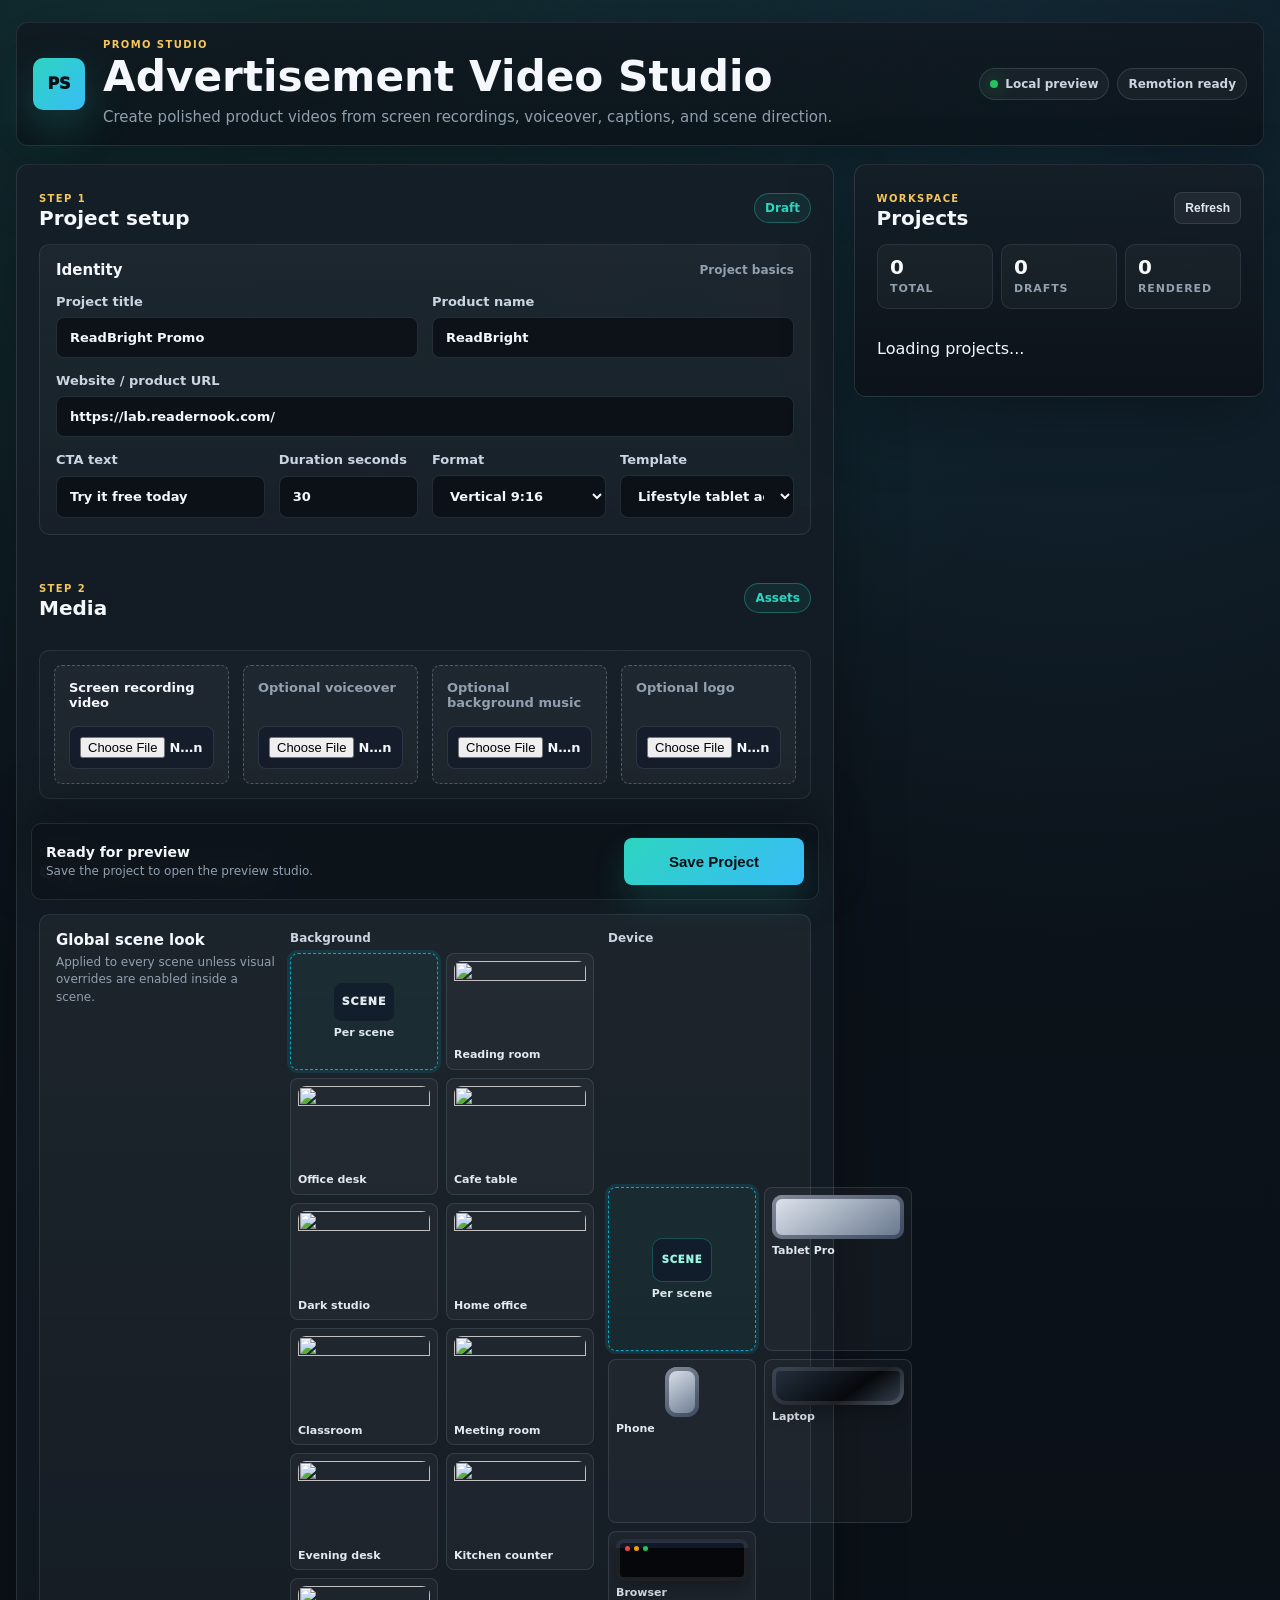
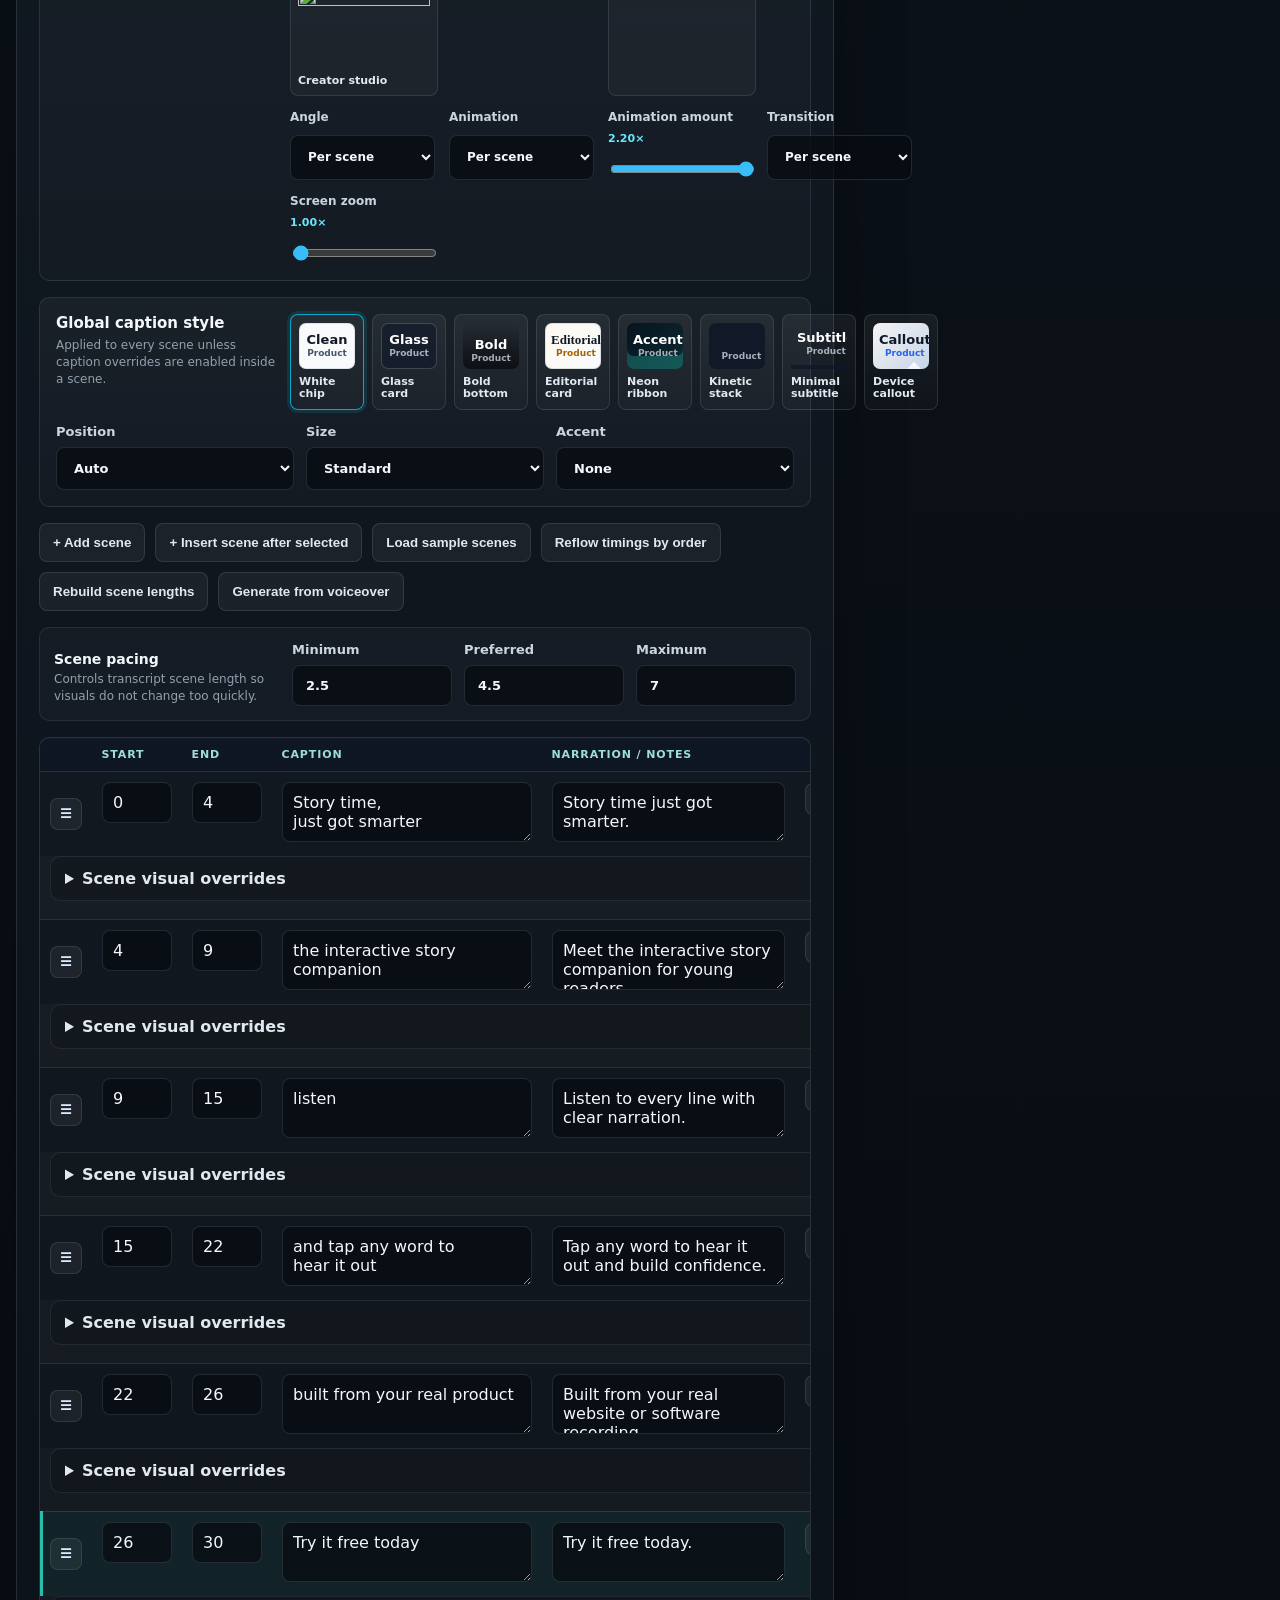
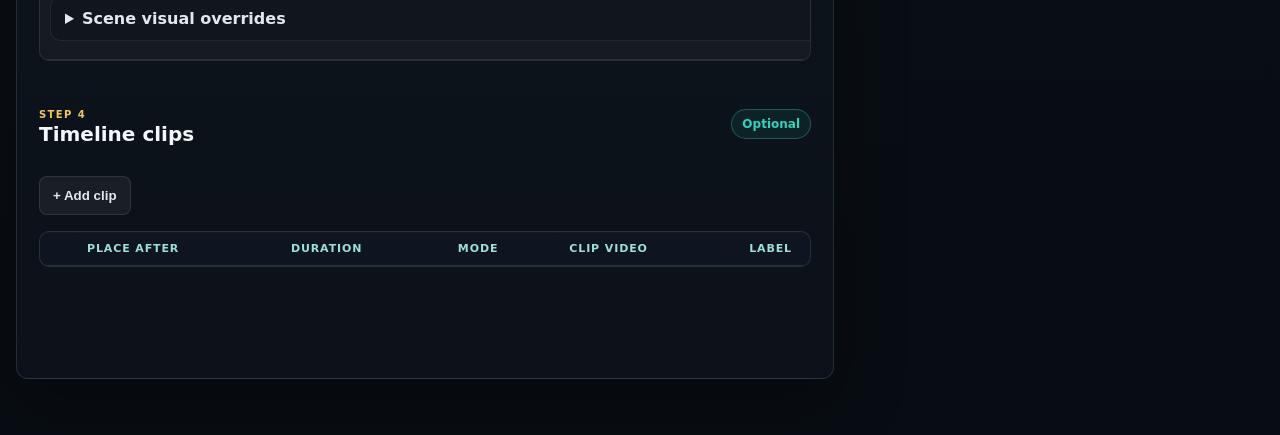
==== commit b63b62ad: "fix" ====
--- a/templates/index.html
+++ b/templates/index.html
@@ -181,8 +181,28 @@
             <button type="button" id="addSceneAfterBtn" class="secondary">+ Insert scene after selected</button>
             <button type="button" id="loadSampleBtn" class="secondary">Load sample scenes</button>
             <button type="button" id="reflowScenesBtn" class="secondary">Reflow timings by order</button>
+            <button type="button" id="paceScenesBtn" class="secondary">Rebuild scene lengths</button>
             <button type="button" id="transcribeVoiceoverBtn" class="secondary">Generate from voiceover</button>
           </div>
+
+          <section class="pacing-panel">
+            <div>
+              <strong>Scene pacing</strong>
+              <p>Controls transcript scene length so visuals do not change too quickly.</p>
+            </div>
+            <label>
+              Minimum
+              <input id="minSceneSeconds" type="number" min="1" max="8" step="0.25" value="2.5" />
+            </label>
+            <label>
+              Preferred
+              <input id="targetSceneSeconds" type="number" min="2" max="12" step="0.25" value="4.5" />
+            </label>
+            <label>
+              Maximum
+              <input id="maxSceneSeconds" type="number" min="3" max="16" step="0.25" value="7" />
+            </label>
+          </section>
 
           <div class="table-wrap">
             <table id="sceneTable">
--- a/static/style.css
+++ b/static/style.css
@@ -69,6 +69,9 @@
 .upload-box input { padding: 10px; margin-top: 8px; background: rgba(15,23,42,.55); }
 .upload-box.muted span { color: var(--muted); }
 .scene-actions { display: flex; gap: 10px; flex-wrap: wrap; }
+.pacing-panel { display: grid; grid-template-columns: minmax(190px, 1fr) repeat(3, minmax(120px, 160px)); gap: 12px; align-items: end; padding: 14px; border: 1px solid rgba(148,163,184,.14); border-radius: 10px; background: rgba(255,255,255,.026); }
+.pacing-panel strong { display: block; font-size: 14px; margin-bottom: 4px; }
+.pacing-panel p { margin: 0; color: var(--muted); font-size: 12px; line-height: 1.45; }
 .global-caption-panel { display: grid; grid-template-columns: 220px minmax(0, 1fr); gap: 14px; align-items: start; padding: 16px; border: 1px solid rgba(148,163,184,.16); border-radius: 10px; background: linear-gradient(180deg, rgba(255,255,255,.045), rgba(255,255,255,.018)); }
 .global-caption-panel strong { display: block; font-size: 15px; margin-bottom: 5px; }
 .global-caption-panel p { margin: 0; color: var(--muted); font-size: 12px; line-height: 1.45; }
@@ -216,6 +219,7 @@
   .studio-header, .grid { grid-template-columns: 1fr; }
   .studio-status { justify-content: flex-start; }
   .upload-row, .two-col, .four-col { grid-template-columns: 1fr; }
+  .pacing-panel { grid-template-columns: 1fr; }
   .global-caption-panel, .global-caption-fields, .global-visual-grid { grid-template-columns: 1fr; }
   .scene-design-grid { grid-template-columns: 1fr; }
   .design-field.wide { grid-column: span 1; }
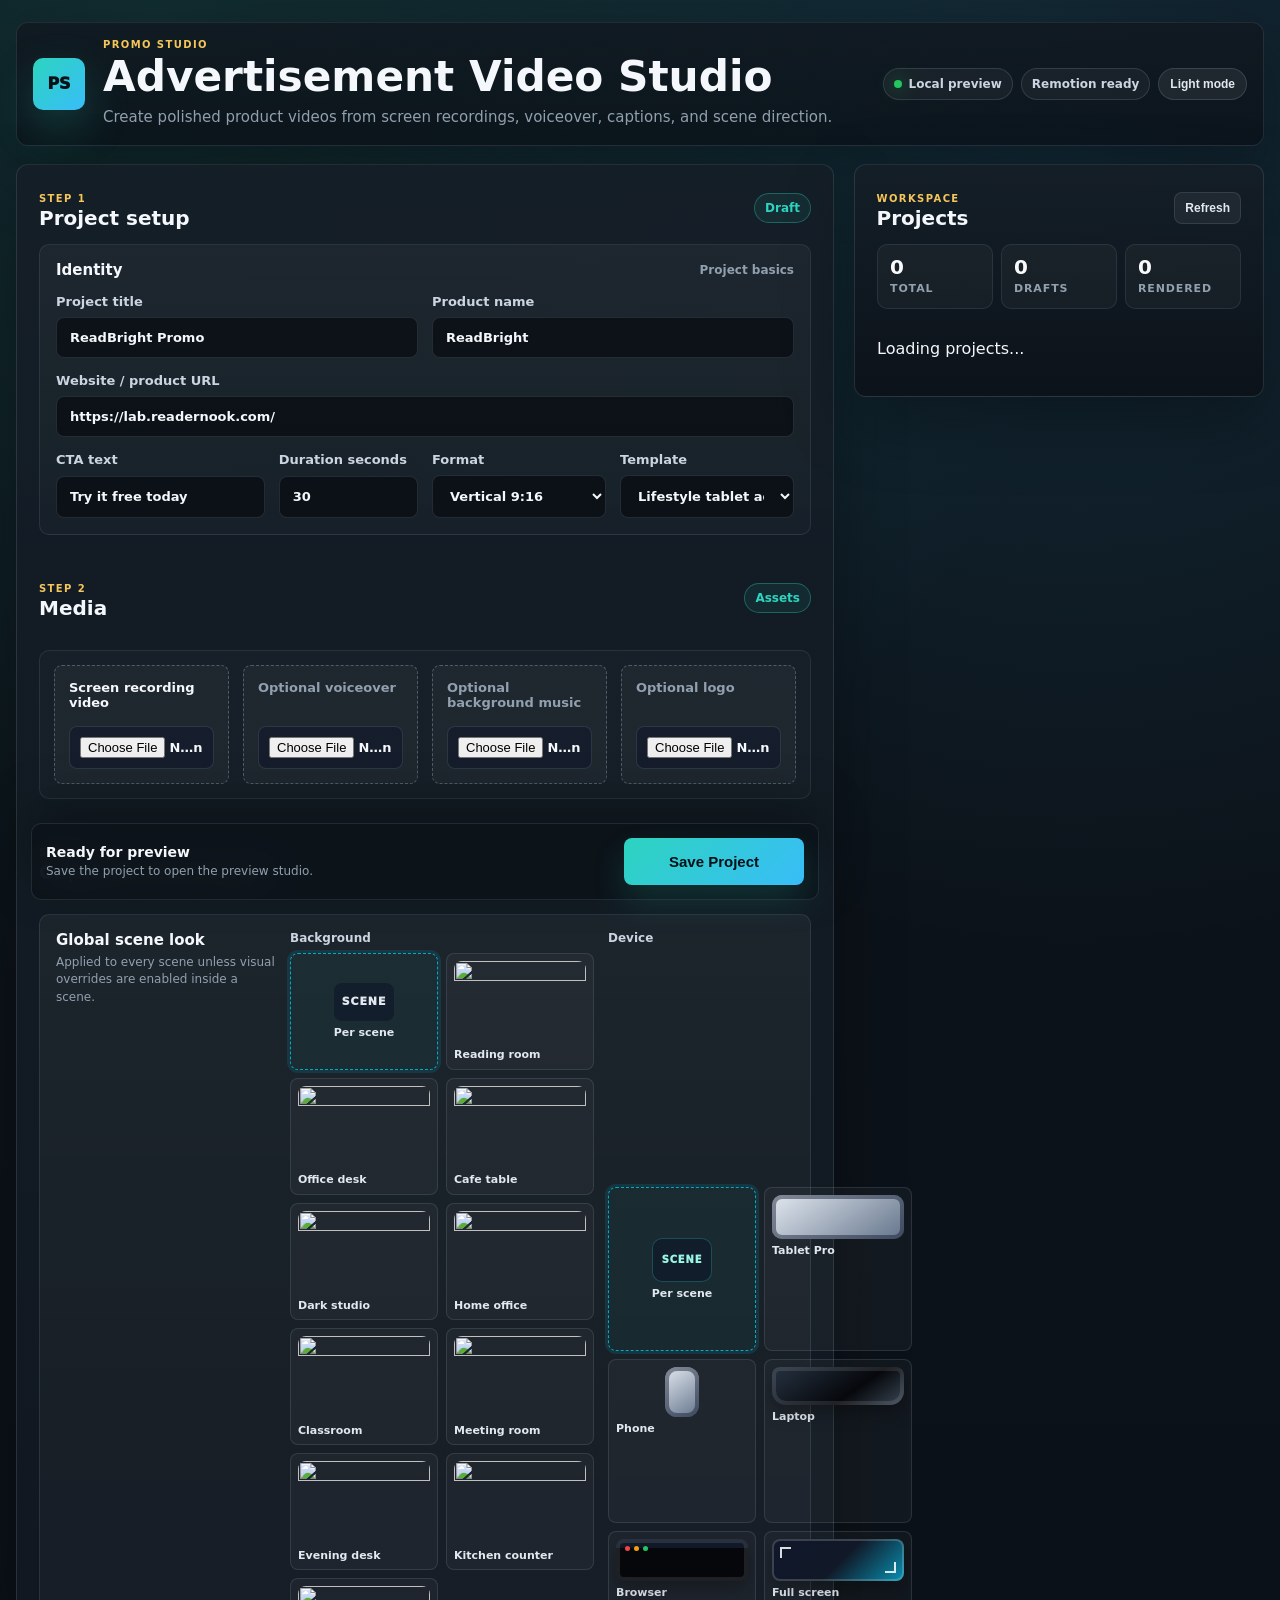
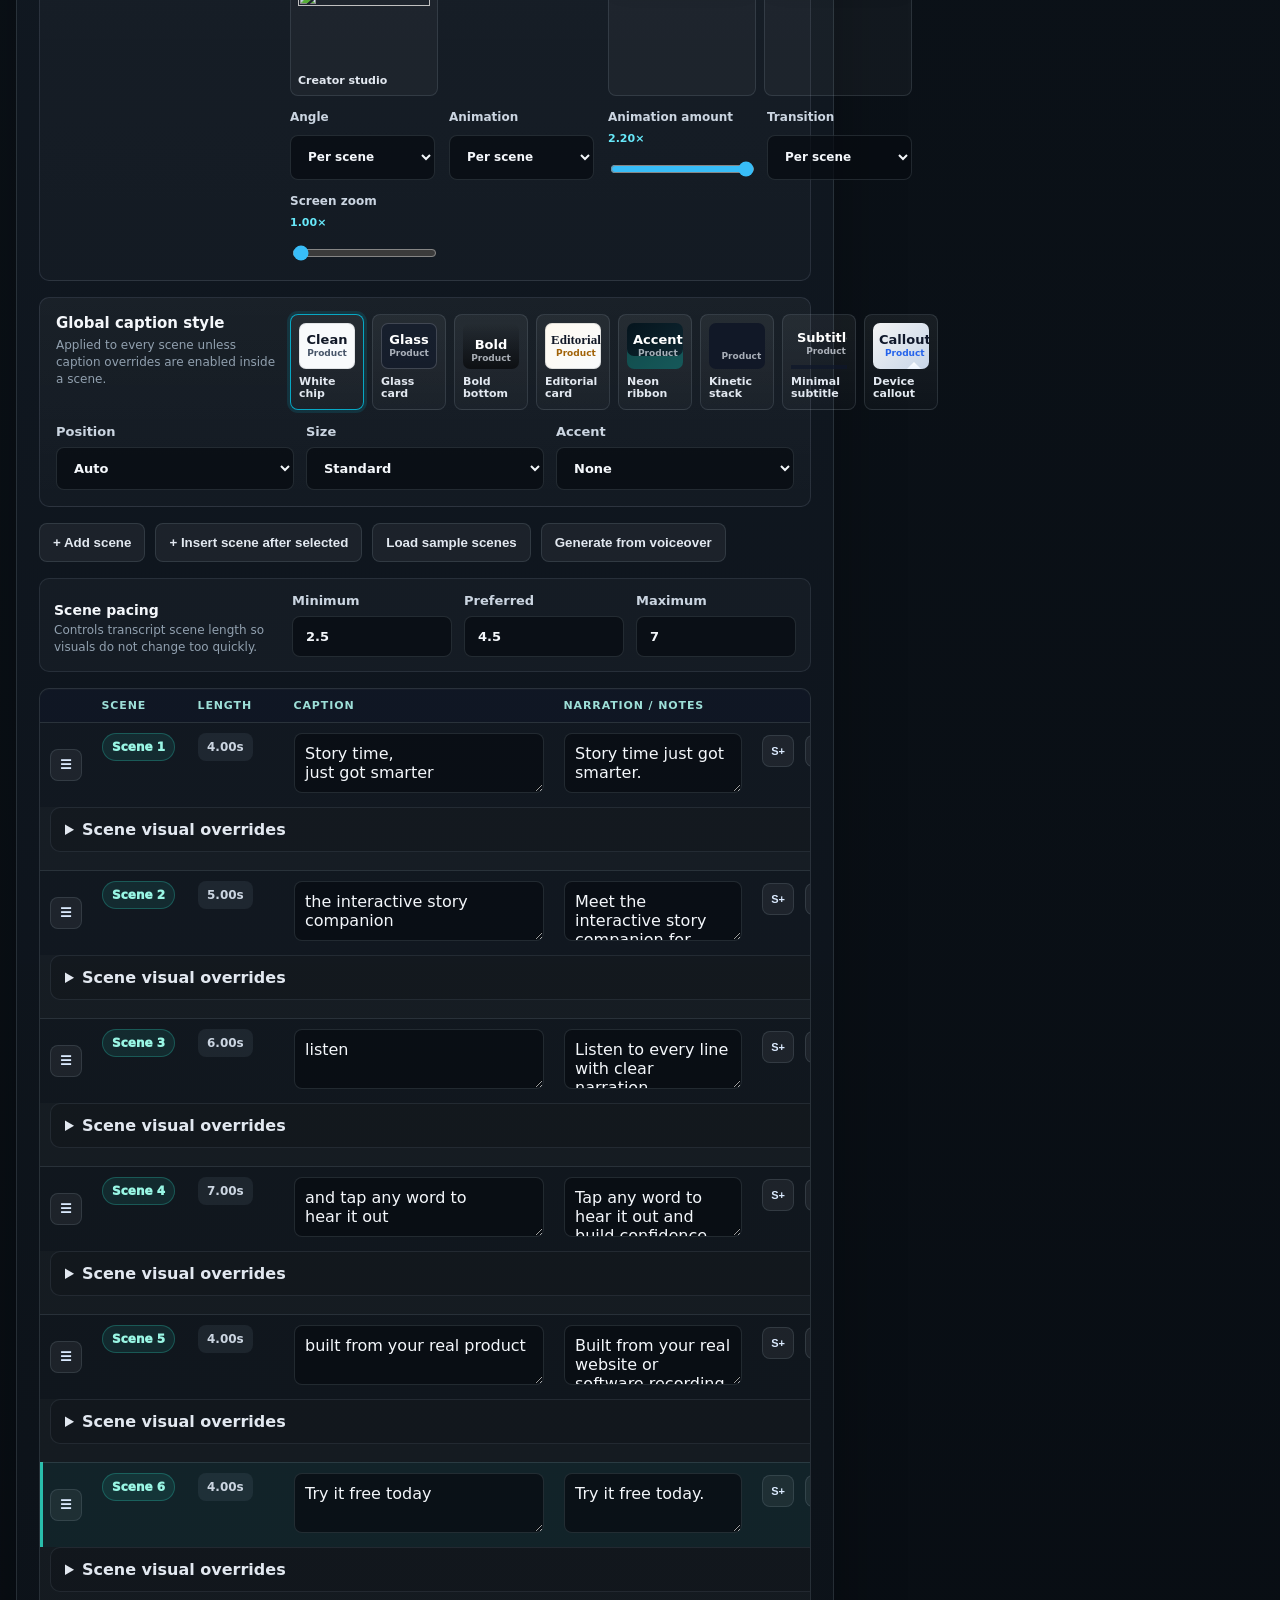
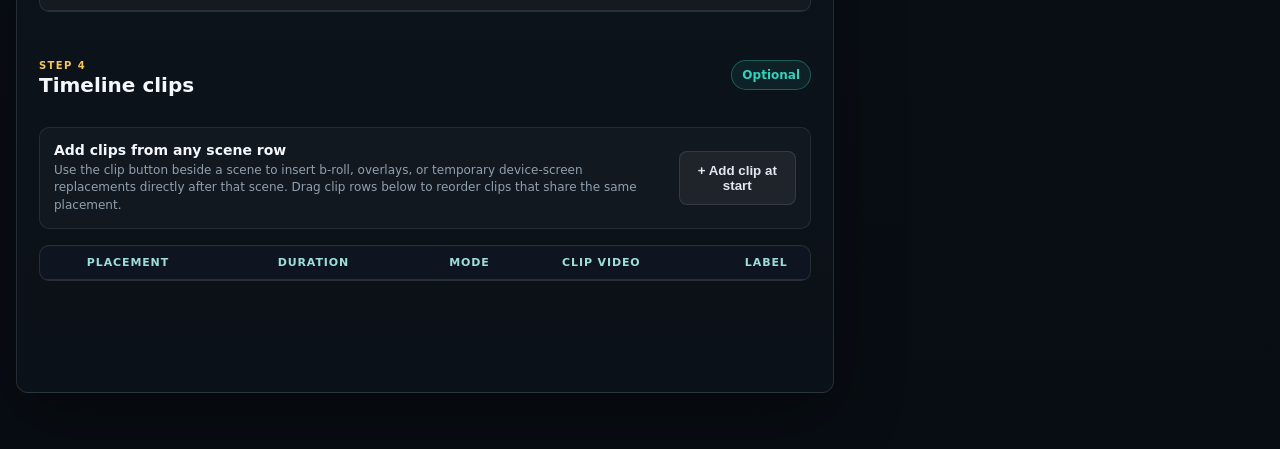
==== commit b3483913: "fix" ====
--- a/templates/index.html
+++ b/templates/index.html
@@ -18,6 +18,7 @@
       <div class="studio-status">
         <span><i></i> Local preview</span>
         <span>Remotion ready</span>
+        <button id="themeToggleBtn" class="theme-toggle" type="button" aria-pressed="false">Light mode</button>
       </div>
     </header>
 
@@ -180,8 +181,6 @@
             <button type="button" id="addSceneBtn" class="secondary">+ Add scene</button>
             <button type="button" id="addSceneAfterBtn" class="secondary">+ Insert scene after selected</button>
             <button type="button" id="loadSampleBtn" class="secondary">Load sample scenes</button>
-            <button type="button" id="reflowScenesBtn" class="secondary">Reflow timings by order</button>
-            <button type="button" id="paceScenesBtn" class="secondary">Rebuild scene lengths</button>
             <button type="button" id="transcribeVoiceoverBtn" class="secondary">Generate from voiceover</button>
           </div>
 
@@ -209,8 +208,8 @@
               <thead>
                 <tr>
                   <th></th>
-                  <th>Start</th>
-                  <th>End</th>
+                  <th>Scene</th>
+                  <th>Length</th>
                   <th>Caption</th>
                   <th>Narration / notes</th>
                   <th></th>
@@ -228,8 +227,12 @@
             <span>Optional</span>
           </div>
 
-          <div class="scene-actions">
-            <button type="button" id="addClipBtn" class="secondary">+ Add clip</button>
+          <div class="helper-panel">
+            <div>
+              <strong>Add clips from any scene row</strong>
+              <p>Use the clip button beside a scene to insert b-roll, overlays, or temporary device-screen replacements directly after that scene. Drag clip rows below to reorder clips that share the same placement.</p>
+            </div>
+            <button type="button" id="addClipBtn" class="secondary">+ Add clip at start</button>
           </div>
 
           <div class="table-wrap">
@@ -237,7 +240,7 @@
               <thead>
                 <tr>
                   <th></th>
-                  <th>Place after</th>
+                  <th>Placement</th>
                   <th>Duration</th>
                   <th>Mode</th>
                   <th>Clip video</th>
--- a/static/style.css
+++ b/static/style.css
@@ -26,6 +26,21 @@
   min-height: 100vh;
 }
 
+body[data-theme="light"] {
+  --bg: #edf3f8;
+  --surface: #ffffff;
+  --surface-2: #f5f8fb;
+  --surface-3: #e7eef5;
+  --text: #102030;
+  --muted: #536579;
+  --line: rgba(53, 73, 94, 0.18);
+  --primary: #0f9f94;
+  --primary-2: #1688c7;
+  --accent: #a96800;
+  background:
+    linear-gradient(180deg, rgba(248,250,252,.96), rgba(237,243,248,.98));
+}
+
 .shell { width: min(1460px, calc(100% - 32px)); margin: 0 auto; padding: 22px 0 56px; }
 .studio-header { display: grid; grid-template-columns: auto minmax(0, 1fr) auto; gap: 18px; align-items: center; margin-bottom: 18px; padding: 16px; border: 1px solid rgba(148,163,184,.16); border-radius: 12px; background: linear-gradient(180deg, rgba(17,24,32,.86), rgba(10,15,21,.72)); box-shadow: 0 24px 70px rgba(0,0,0,.28); }
 .brand-mark { width: 52px; height: 52px; display: grid; place-items: center; border-radius: 10px; background: linear-gradient(135deg, var(--primary), var(--primary-2)); color: #061016; font-weight: 950; letter-spacing: 0; box-shadow: 0 18px 46px rgba(45,212,191,.22); }
@@ -36,6 +51,7 @@
 .studio-status { display: flex; gap: 8px; flex-wrap: wrap; justify-content: flex-end; }
 .studio-status span { display: inline-flex; align-items: center; gap: 7px; min-height: 32px; padding: 0 10px; border: 1px solid rgba(148,163,184,.2); border-radius: 999px; background: rgba(255,255,255,.045); color: #cbd5e1; font-size: 12px; font-weight: 850; white-space: nowrap; }
 .studio-status i { width: 8px; height: 8px; border-radius: 999px; background: var(--ok); box-shadow: 0 0 18px rgba(34,197,94,.8); }
+.theme-toggle { min-height: 32px; padding: 0 11px; border: 1px solid rgba(148,163,184,.22); border-radius: 999px; background: rgba(255,255,255,.07); color: #e2e8f0; font-size: 12px; }
 .panel { border: 1px solid var(--line); background: linear-gradient(180deg, rgba(21,30,39,.94), rgba(12,18,25,.96)); border-radius: 12px; box-shadow: 0 24px 70px rgba(0,0,0,0.3); }
 .grid { display: grid; grid-template-columns: minmax(0, 1fr) 410px; gap: 20px; align-items: start; }
 .panel { padding: 22px; }
@@ -72,6 +88,9 @@
 .pacing-panel { display: grid; grid-template-columns: minmax(190px, 1fr) repeat(3, minmax(120px, 160px)); gap: 12px; align-items: end; padding: 14px; border: 1px solid rgba(148,163,184,.14); border-radius: 10px; background: rgba(255,255,255,.026); }
 .pacing-panel strong { display: block; font-size: 14px; margin-bottom: 4px; }
 .pacing-panel p { margin: 0; color: var(--muted); font-size: 12px; line-height: 1.45; }
+.helper-panel { display: flex; align-items: center; justify-content: space-between; gap: 16px; padding: 14px; border: 1px solid rgba(148,163,184,.14); border-radius: 10px; background: rgba(255,255,255,.026); }
+.helper-panel strong { display: block; font-size: 14px; margin-bottom: 4px; }
+.helper-panel p { max-width: 760px; margin: 0; color: var(--muted); font-size: 12px; line-height: 1.45; }
 .global-caption-panel { display: grid; grid-template-columns: 220px minmax(0, 1fr); gap: 14px; align-items: start; padding: 16px; border: 1px solid rgba(148,163,184,.16); border-radius: 10px; background: linear-gradient(180deg, rgba(255,255,255,.045), rgba(255,255,255,.018)); }
 .global-caption-panel strong { display: block; font-size: 15px; margin-bottom: 5px; }
 .global-caption-panel p { margin: 0; color: var(--muted); font-size: 12px; line-height: 1.45; }
@@ -93,9 +112,9 @@
 th { color: #9ddfd8; font-size: 11px; text-transform: uppercase; letter-spacing: .08em; background: rgba(15,23,42,.42); position: sticky; top: 0; z-index: 1; }
 td input, td textarea { border-radius: var(--radius); padding: 10px; }
 td:nth-child(1) { width: 46px; }
-td:nth-child(2), td:nth-child(3) { width: 90px; }
+td:nth-child(2), td:nth-child(3) { width: 96px; }
 td:nth-child(4) { width: 270px; }
-td:last-child { width: 60px; }
+td:last-child { width: 132px; }
 .scene-design-row td { padding: 0 10px 18px; background: rgba(255,255,255,.018); }
 .scene-main td { border-bottom: 0; }
 .scene-main.selected-row { background: rgba(45,212,191,.07); box-shadow: inset 3px 0 0 rgba(45,212,191,.88); }
@@ -103,8 +122,11 @@
 .scene-main.drag-over, .clip-row.drag-over { outline: 2px solid rgba(56,189,248,.74); outline-offset: -2px; }
 .drag-cell { vertical-align: middle; }
 .drag-handle, .small-icon-btn { width: 32px; height: 32px; display: inline-grid; place-items: center; border: 1px solid var(--line); background: rgba(255,255,255,.055); color: #dbeafe; border-radius: 8px; cursor: grab; padding: 0; }
-.small-icon-btn { cursor: pointer; margin-right: 6px; }
+.small-icon-btn { cursor: pointer; margin-right: 6px; font-size: 11px; }
 .row-actions { white-space: nowrap; }
+.scene-number { display: inline-flex; min-height: 28px; align-items: center; padding: 0 9px; border-radius: 999px; border: 1px solid rgba(45,212,191,.28); background: rgba(45,212,191,.1); color: #99f6e4; font-size: 12px; font-weight: 950; white-space: nowrap; }
+.scene-duration { display: inline-flex; min-height: 28px; align-items: center; padding: 0 9px; border-radius: 8px; background: rgba(148,163,184,.1); color: #cbd5e1; font-size: 12px; font-weight: 900; white-space: nowrap; }
+.clip-placement-badge { display: inline-flex; align-items: center; min-height: 24px; max-width: 100%; margin-bottom: 7px; padding: 0 8px; border-radius: 999px; border: 1px solid rgba(45,212,191,.28); background: rgba(45,212,191,.1); color: #99f6e4; font-size: 11px; font-weight: 900; white-space: nowrap; overflow: hidden; text-overflow: ellipsis; }
 .scene-advanced { border: 1px solid rgba(148,163,184,.13); border-radius: 10px; background: rgba(0,0,0,.12); }
 .scene-advanced summary { cursor: pointer; padding: 12px 14px; color: #e2e8f0; font-weight: 850; }
 .scene-advanced[open] summary { border-bottom: 1px solid rgba(148,163,184,.13); }
@@ -115,7 +137,7 @@
 .design-field.wide { grid-column: span 2; }
 .design-field > span { color: #cbd5e1; }
 .thumb-options { display: grid; grid-template-columns: repeat(auto-fit, minmax(88px, 1fr)); gap: 8px; }
-.device-options { display: grid; grid-template-columns: repeat(4, minmax(0, 1fr)); gap: 8px; }
+.device-options { display: grid; grid-template-columns: repeat(auto-fit, minmax(104px, 1fr)); gap: 8px; }
 .caption-style-options { display: grid; grid-template-columns: repeat(4, minmax(0, 1fr)); gap: 8px; }
 .caption-style-options.compact { grid-template-columns: repeat(8, minmax(74px, 1fr)); }
 .thumb-options.compact { grid-template-columns: repeat(auto-fit, minmax(104px, 1fr)); }
@@ -161,6 +183,11 @@
 .device-option.laptop-silver .device-icon { height: 38px; border-radius: 8px 8px 14px 14px; background: linear-gradient(145deg, #263241, #06080c 62%, #3a4654); box-shadow: inset 0 0 0 4px rgba(255,255,255,.1), 0 8px 18px rgba(0,0,0,.28); }
 .device-option.browser-window .device-icon { height: 42px; border-radius: 8px; background: linear-gradient(#111827 0 22%, #05070b 22%); box-shadow: inset 0 0 0 4px rgba(255,255,255,.1), 0 8px 18px rgba(0,0,0,.28); }
 .device-option.browser-window .device-icon::before { content: ""; position: absolute; top: 7px; left: 9px; width: 5px; height: 5px; border-radius: 999px; background: #ef4444; box-shadow: 9px 0 #f59e0b, 18px 0 #22c55e; }
+.device-option.full-screen .device-icon { height: 42px; border-radius: 8px; background: linear-gradient(135deg, #0f172a, #111827 52%, #0891b2); box-shadow: inset 0 0 0 2px rgba(255,255,255,.18), 0 8px 18px rgba(0,0,0,.28); }
+.device-option.full-screen .device-icon::before,
+.device-option.full-screen .device-icon::after { content: ""; position: absolute; border: 2px solid rgba(255,255,255,.85); width: 9px; height: 9px; }
+.device-option.full-screen .device-icon::before { left: 8px; top: 8px; border-right: 0; border-bottom: 0; }
+.device-option.full-screen .device-icon::after { right: 8px; bottom: 8px; border-left: 0; border-top: 0; }
 .caption-style-preview { position: relative; display: grid; align-content: center; justify-items: center; min-height: 46px; padding: 6px; border-radius: 7px; background: rgba(15,23,42,.72); overflow: hidden; }
 .caption-style-preview b { position: relative; z-index: 1; font-size: 13px; line-height: 1; color: white; }
 .caption-style-preview em { position: relative; z-index: 1; margin-top: 3px; font-size: 9px; line-height: 1; color: rgba(226,232,240,.72); font-style: normal; }
@@ -215,11 +242,123 @@
 .error { border-color: rgba(239,68,68,.45); color: #fecaca; }
 .success { border-color: rgba(34,197,94,.45); color: #bbf7d0; }
 
+body[data-theme="light"] .studio-header,
+body[data-theme="light"] .panel {
+  background: linear-gradient(180deg, rgba(255,255,255,.96), rgba(247,250,253,.98));
+  box-shadow: 0 18px 54px rgba(38, 57, 77, .12);
+}
+
+body[data-theme="light"] .studio-status span,
+body[data-theme="light"] .theme-toggle,
+body[data-theme="light"] .secondary,
+body[data-theme="light"] .drag-handle,
+body[data-theme="light"] .small-icon-btn {
+  background: #f6f9fc;
+  color: #1d2b3a;
+  border-color: rgba(53,73,94,.18);
+}
+
+body[data-theme="light"] label,
+body[data-theme="light"] .design-field,
+body[data-theme="light"] .design-field > span,
+body[data-theme="light"] .scene-advanced summary,
+body[data-theme="light"] .upload-box span,
+body[data-theme="light"] .save-bar strong {
+  color: #172536;
+}
+
+body[data-theme="light"] input,
+body[data-theme="light"] select,
+body[data-theme="light"] textarea {
+  background: #ffffff;
+  color: #102030;
+  border-color: rgba(53,73,94,.2);
+}
+
+body[data-theme="light"] .form-card,
+body[data-theme="light"] .upload-row,
+body[data-theme="light"] .global-caption-panel,
+body[data-theme="light"] .pacing-panel,
+body[data-theme="light"] .helper-panel,
+body[data-theme="light"] .table-wrap,
+body[data-theme="light"] .scene-advanced,
+body[data-theme="light"] .scene-design-grid,
+body[data-theme="light"] .project-card,
+body[data-theme="light"] .projects-summary div {
+  background: #ffffff;
+  border-color: rgba(53,73,94,.16);
+  box-shadow: 0 8px 24px rgba(38,57,77,.06);
+}
+
+body[data-theme="light"] th {
+  background: #edf4f8;
+  color: #0f766e;
+}
+
+body[data-theme="light"] td,
+body[data-theme="light"] .scene-design-row td {
+  background: rgba(255,255,255,.72);
+}
+
+body[data-theme="light"] .scene-main.selected-row {
+  background: rgba(20,184,166,.1);
+}
+
+body[data-theme="light"] .thumb-option,
+body[data-theme="light"] .device-option,
+body[data-theme="light"] .caption-style-option {
+  background: #f8fbfd;
+  color: #172536;
+}
+
+body[data-theme="light"] .thumb-option span,
+body[data-theme="light"] .device-option span:last-child,
+body[data-theme="light"] .caption-style-option > span:last-child {
+  color: #172536;
+}
+
+body[data-theme="light"] .per-scene-icon,
+body[data-theme="light"] .per-scene-device-icon {
+  background: #e8f7f4;
+  color: #08756f;
+}
+
+body[data-theme="light"] .clip-placement-badge,
+body[data-theme="light"] .scene-number,
+body[data-theme="light"] .badge {
+  background: #e8f7f4;
+  color: #08756f;
+  border-color: rgba(15,159,148,.22);
+}
+
+body[data-theme="light"] .scene-duration {
+  background: #edf4f8;
+  color: #41556a;
+}
+
+body[data-theme="light"] .save-bar {
+  background: rgba(255,255,255,.93);
+  box-shadow: 0 -12px 36px rgba(38,57,77,.1);
+}
+
+body[data-theme="light"] .message {
+  background: #ffffff;
+  color: #172536;
+}
+
+body[data-theme="light"] .danger-btn,
+body[data-theme="light"] .delete {
+  color: #991b1b;
+  background: #fff1f2;
+  border: 1px solid rgba(239,68,68,.22);
+}
+
 @media (max-width: 980px) {
   .studio-header, .grid { grid-template-columns: 1fr; }
   .studio-status { justify-content: flex-start; }
   .upload-row, .two-col, .four-col { grid-template-columns: 1fr; }
   .pacing-panel { grid-template-columns: 1fr; }
+  .helper-panel { flex-direction: column; align-items: stretch; }
   .global-caption-panel, .global-caption-fields, .global-visual-grid { grid-template-columns: 1fr; }
   .scene-design-grid { grid-template-columns: 1fr; }
   .design-field.wide { grid-column: span 1; }
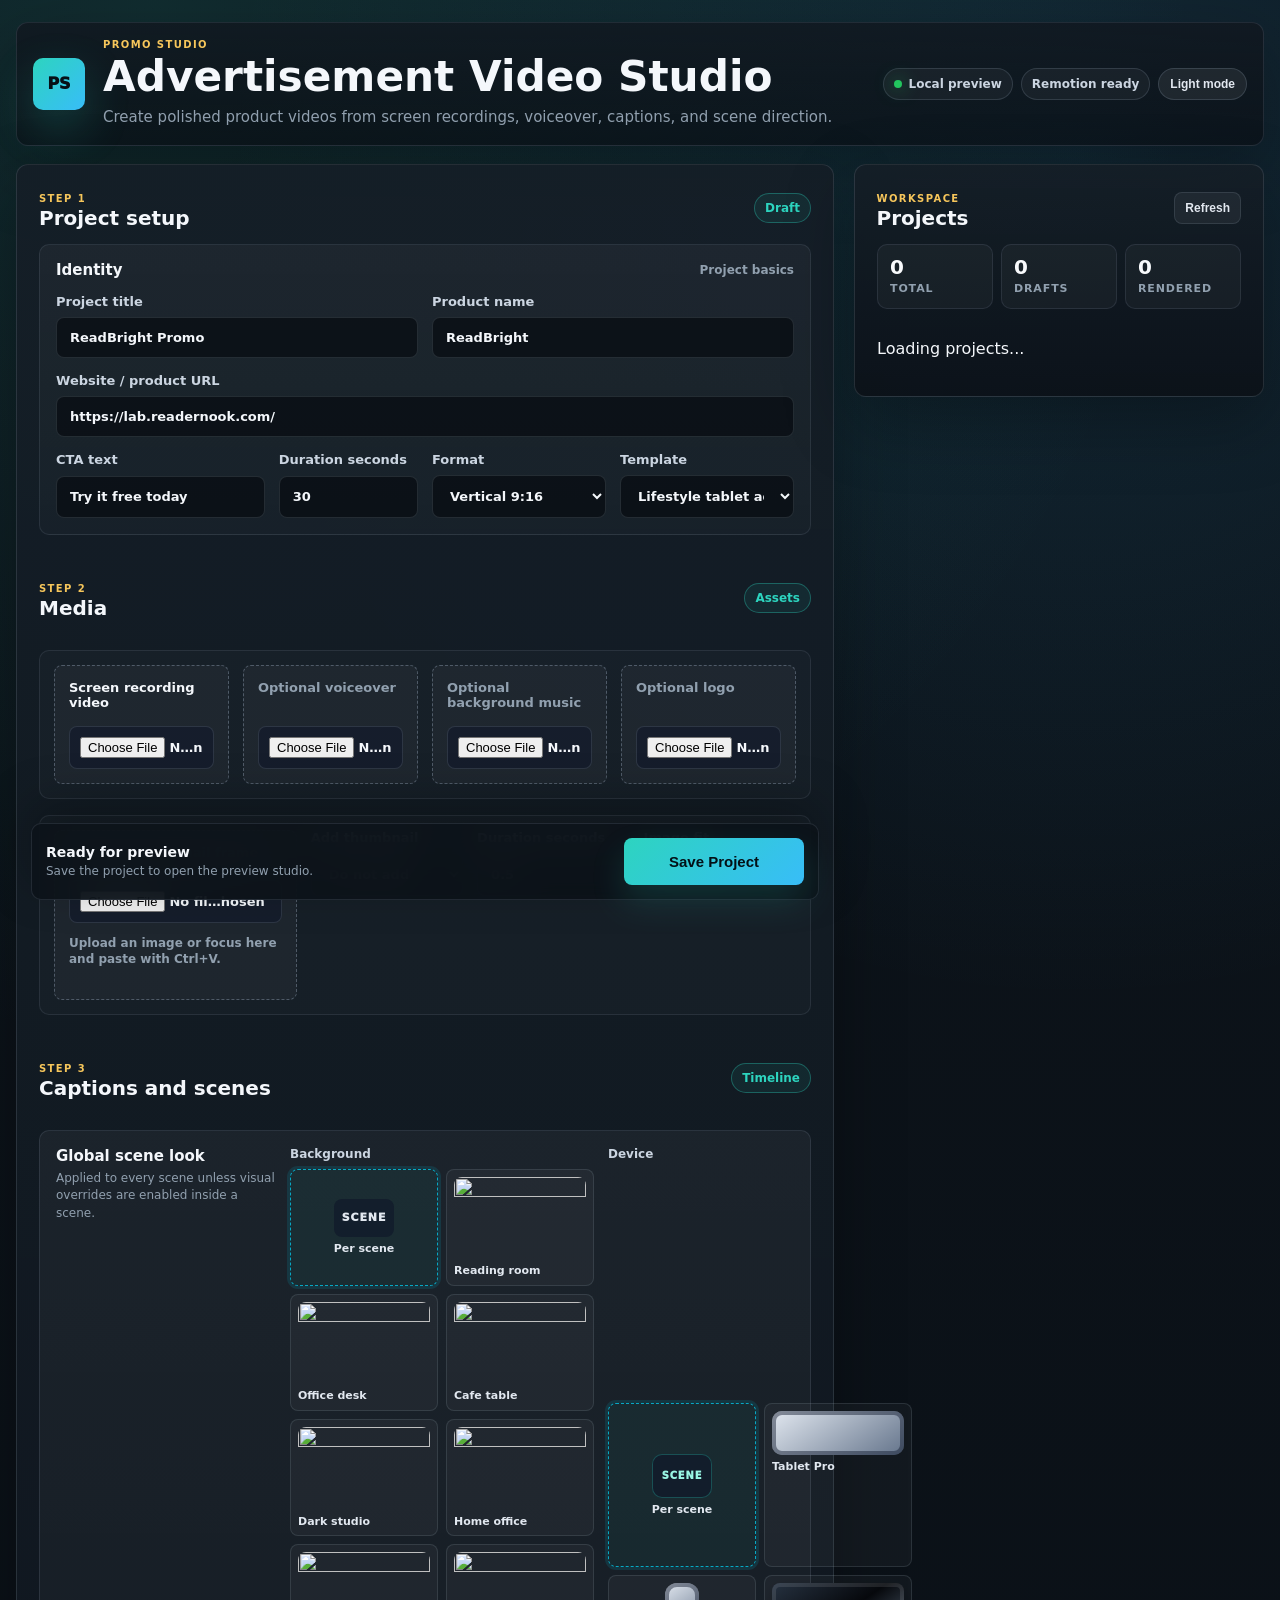
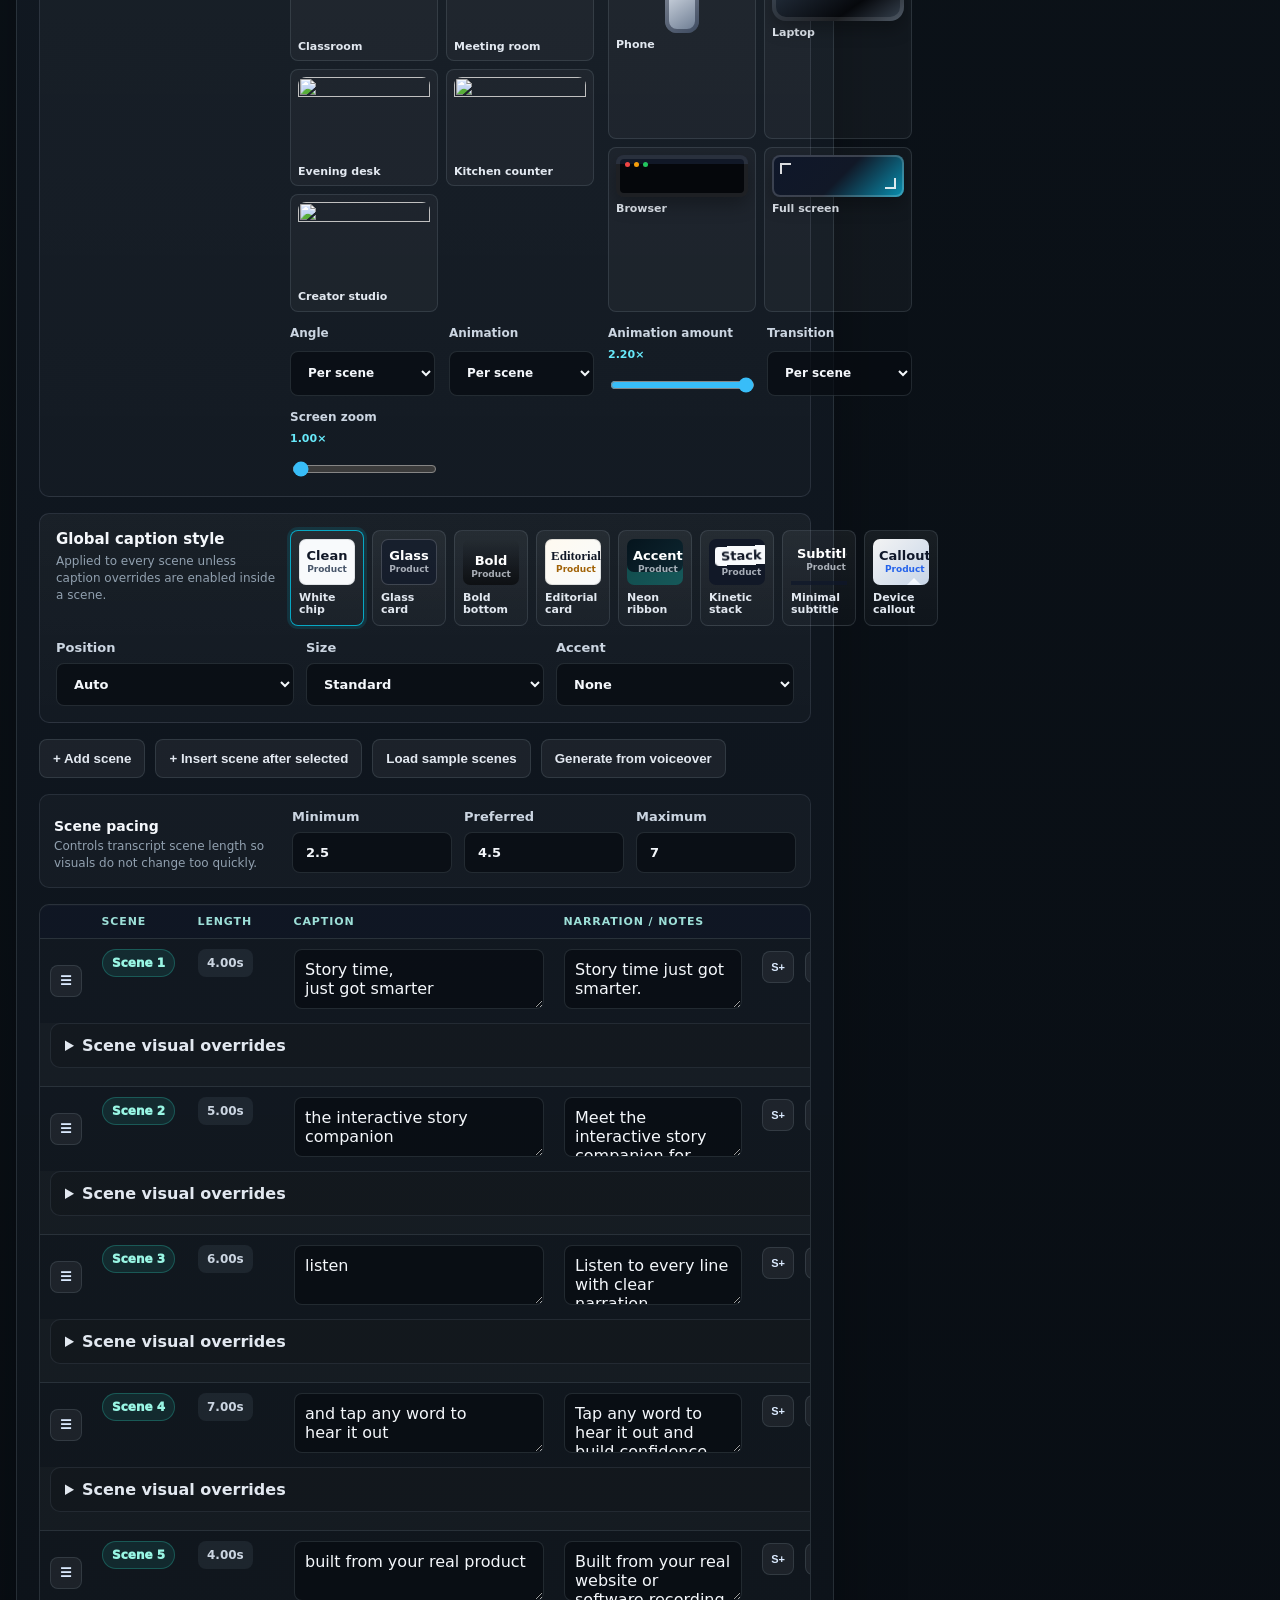
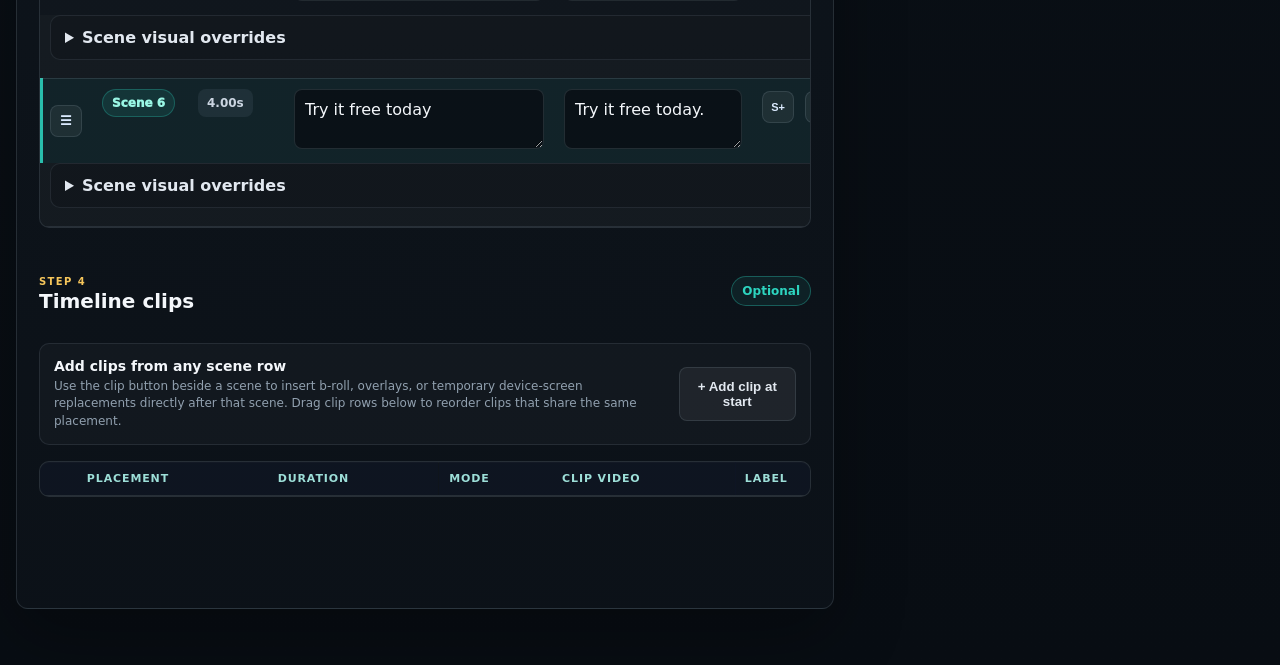
==== commit 63534321: "fix" ====
--- a/templates/index.html
+++ b/templates/index.html
@@ -110,6 +110,36 @@
             </label>
           </section>
 
+          <section class="thumbnail-bumper-panel">
+            <label id="thumbnailPasteZone" class="upload-box muted thumbnail-upload" tabindex="0">
+              <span>Optional thumbnail frame</span>
+              <input id="thumbnailInput" name="thumbnailImage" type="file" accept="image/*" />
+              <img id="thumbnailPreview" class="thumbnail-preview hidden" alt="" />
+              <small id="thumbnailPasteHint">Upload an image or focus here and paste with Ctrl+V.</small>
+            </label>
+            <div class="thumbnail-settings-grid">
+              <label>
+                Add thumbnail
+                <select id="thumbnailBumperPosition" name="thumbnailBumperPosition">
+                  <option value="none" selected>Do not add</option>
+                  <option value="start">At beginning</option>
+                  <option value="end">At end</option>
+                </select>
+              </label>
+              <label>
+                Duration seconds
+                <input id="thumbnailBumperDuration" name="thumbnailBumperDuration" type="number" min="0.1" max="2" step="0.1" value="0.5" />
+              </label>
+              <label>
+                Image fit
+                <select id="thumbnailBumperFit" name="thumbnailBumperFit">
+                  <option value="cover" selected>Fill frame</option>
+                  <option value="contain">Fit entire image</option>
+                </select>
+              </label>
+            </div>
+          </section>
+
           <div class="panel-title small">
             <div>
               <span class="section-kicker">Step 3</span>
--- a/static/style.css
+++ b/static/style.css
@@ -84,6 +84,12 @@
 .upload-box span { font-size: 13px; color: var(--text); font-weight: 850; }
 .upload-box input { padding: 10px; margin-top: 8px; background: rgba(15,23,42,.55); }
 .upload-box.muted span { color: var(--muted); }
+.thumbnail-bumper-panel { display: grid; grid-template-columns: minmax(220px, 1fr) 2fr; gap: 14px; padding: 14px; border: 1px solid rgba(148,163,184,.14); border-radius: 10px; background: rgba(255,255,255,.02); }
+.thumbnail-upload { min-height: 170px; cursor: pointer; align-content: start; gap: 12px; }
+.thumbnail-upload:focus-within, .thumbnail-upload:focus { border-color: rgba(45,212,191,.74); box-shadow: 0 0 0 3px rgba(45,212,191,.12); }
+.thumbnail-upload small { color: var(--muted); font-size: 12px; line-height: 1.35; }
+.thumbnail-preview { display: block; width: 100%; height: auto; max-height: 420px; object-fit: contain; border-radius: var(--radius); border: 1px solid var(--line); background: rgba(8,12,17,.72); }
+.thumbnail-settings-grid { display: grid; grid-template-columns: repeat(3, minmax(0, 1fr)); gap: 14px; align-content: start; }
 .scene-actions { display: flex; gap: 10px; flex-wrap: wrap; }
 .pacing-panel { display: grid; grid-template-columns: minmax(190px, 1fr) repeat(3, minmax(120px, 160px)); gap: 12px; align-items: end; padding: 14px; border: 1px solid rgba(148,163,184,.14); border-radius: 10px; background: rgba(255,255,255,.026); }
 .pacing-panel strong { display: block; font-size: 14px; margin-bottom: 4px; }
@@ -356,7 +362,7 @@
 @media (max-width: 980px) {
   .studio-header, .grid { grid-template-columns: 1fr; }
   .studio-status { justify-content: flex-start; }
-  .upload-row, .two-col, .four-col { grid-template-columns: 1fr; }
+  .upload-row, .thumbnail-bumper-panel, .thumbnail-settings-grid, .two-col, .four-col { grid-template-columns: 1fr; }
   .pacing-panel { grid-template-columns: 1fr; }
   .helper-panel { flex-direction: column; align-items: stretch; }
   .global-caption-panel, .global-caption-fields, .global-visual-grid { grid-template-columns: 1fr; }
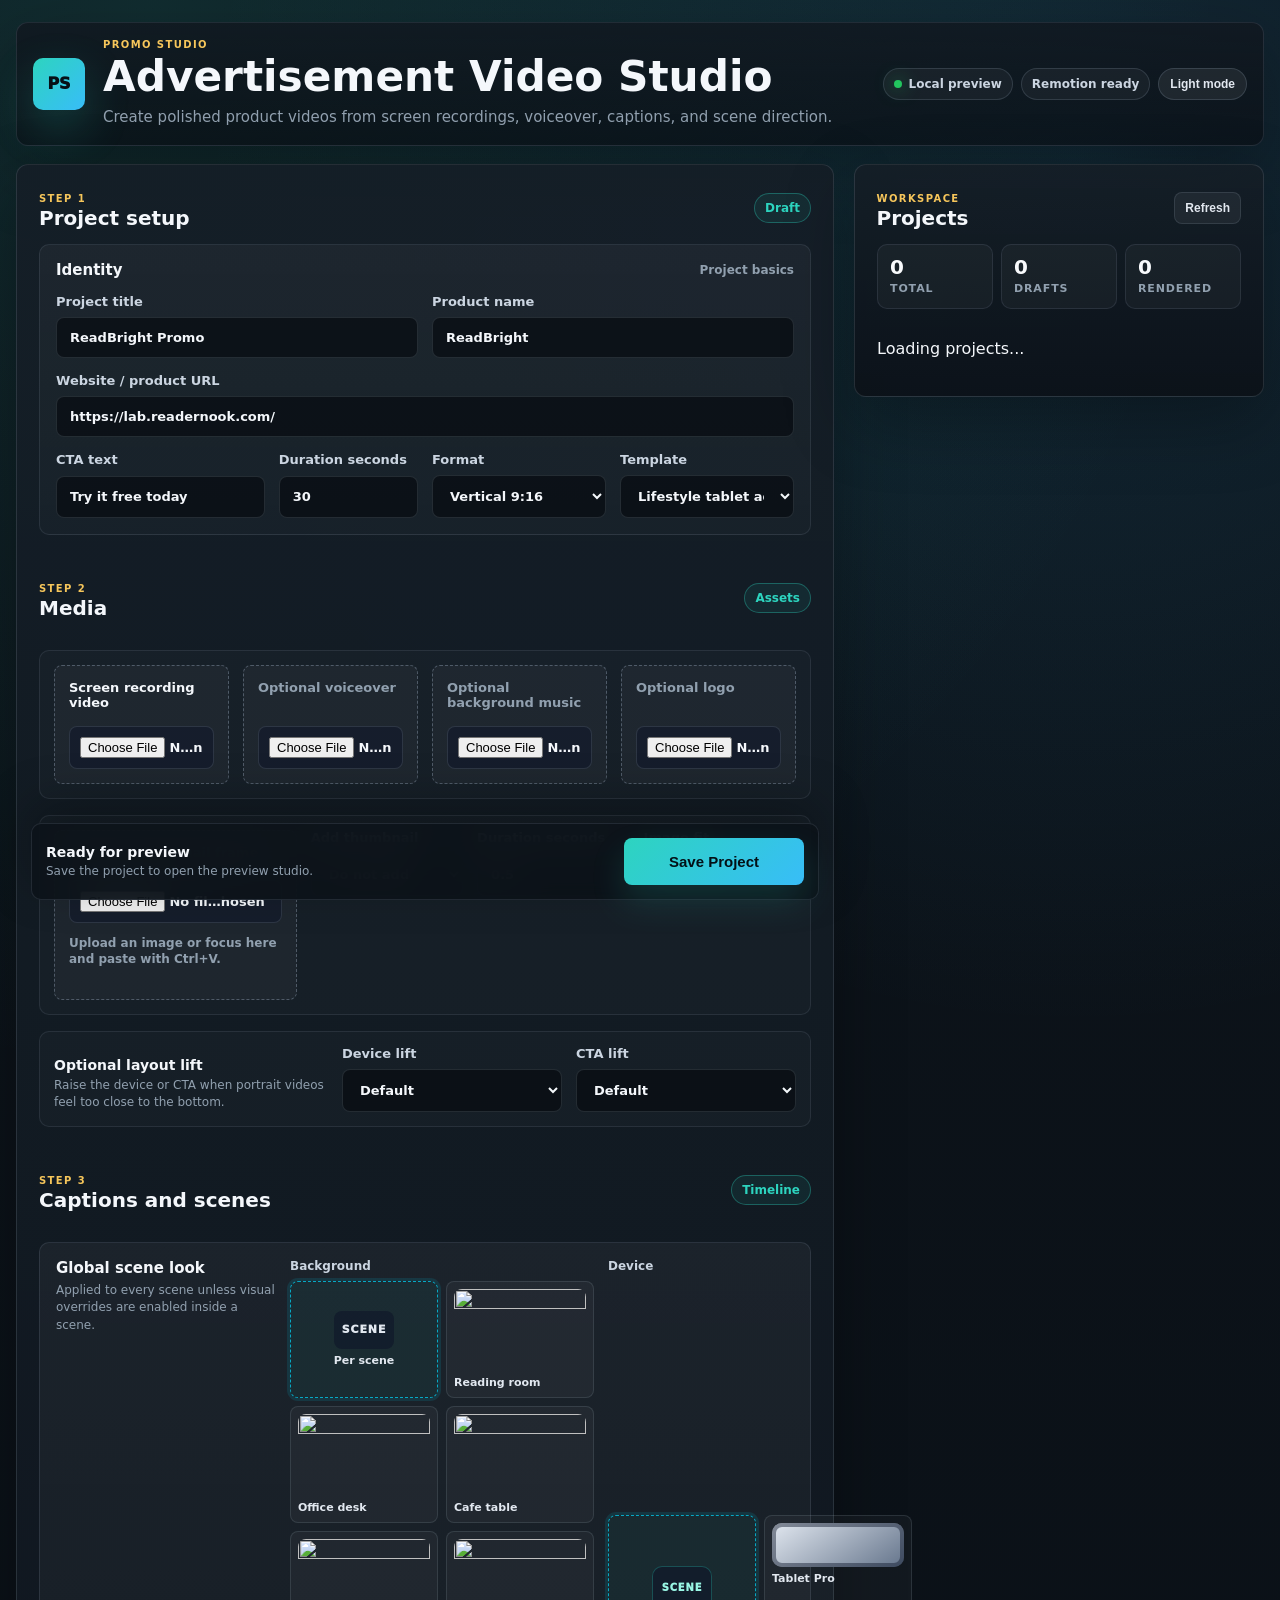
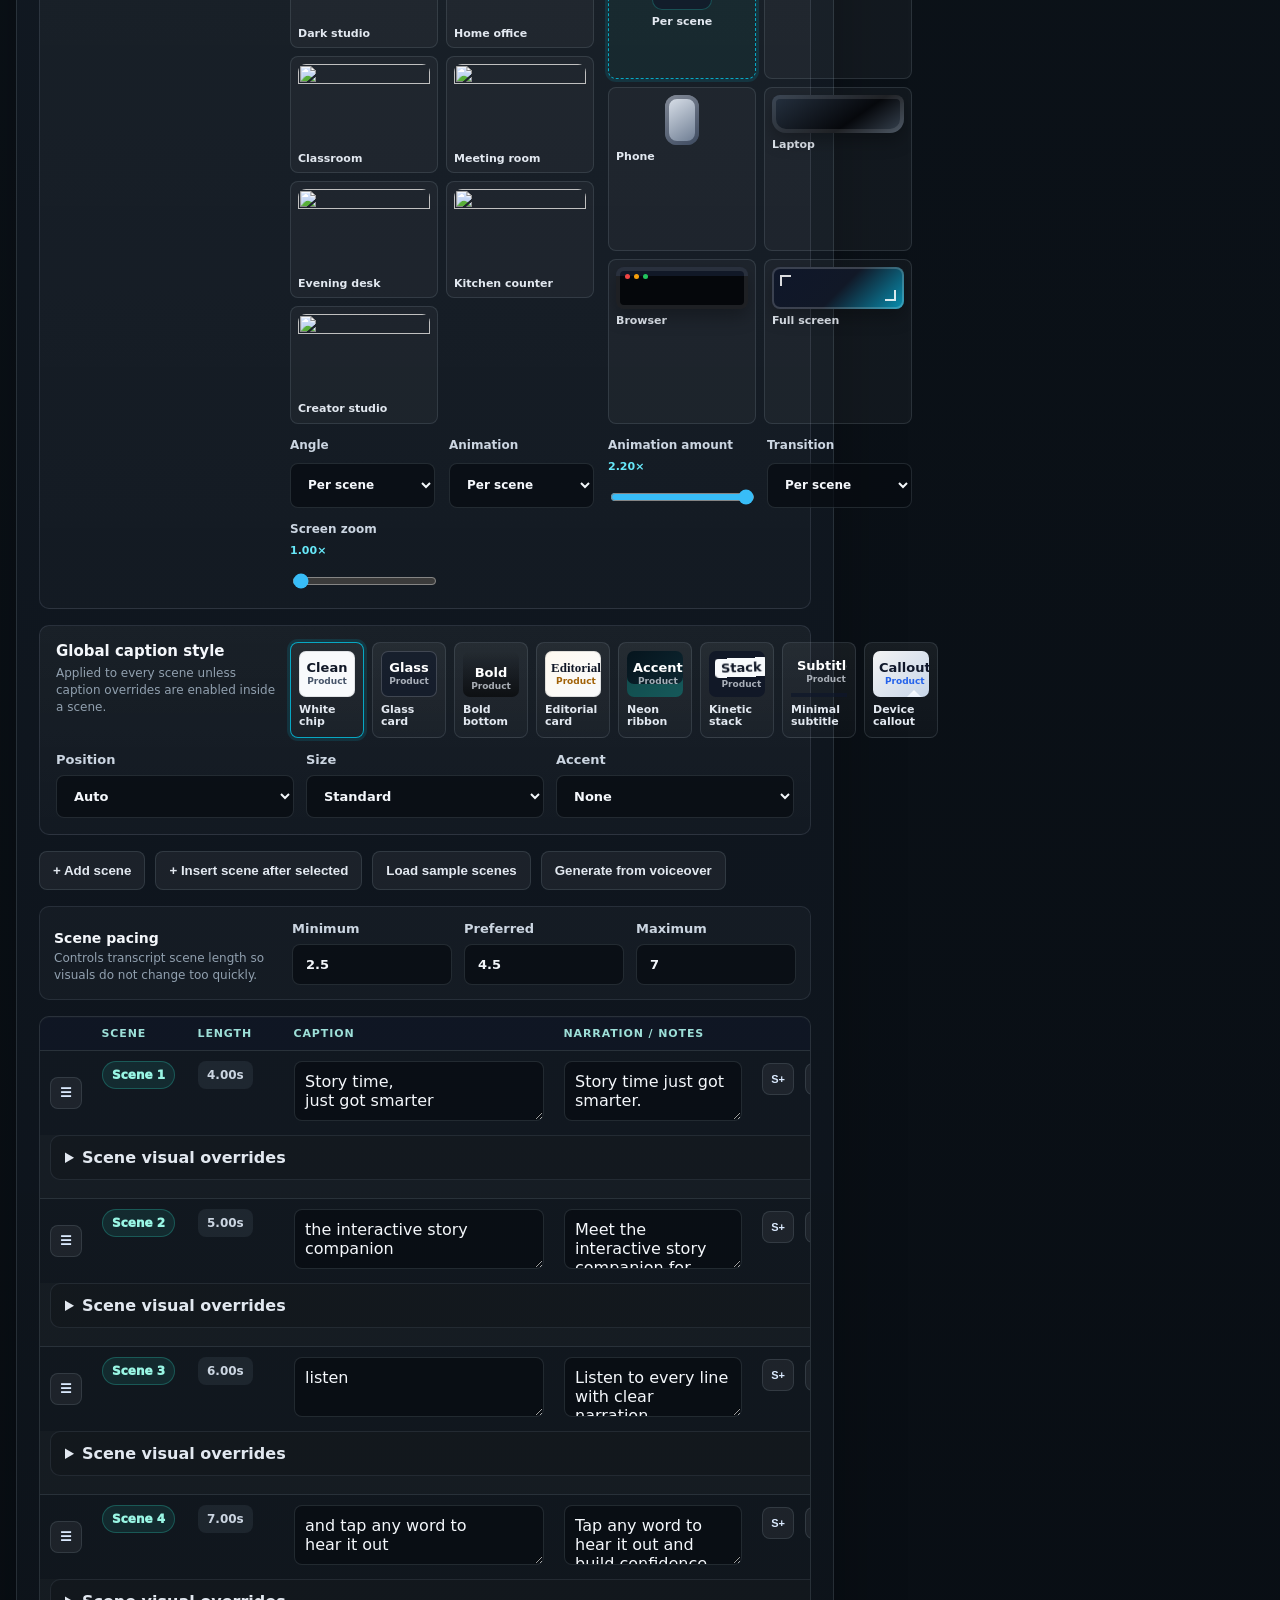
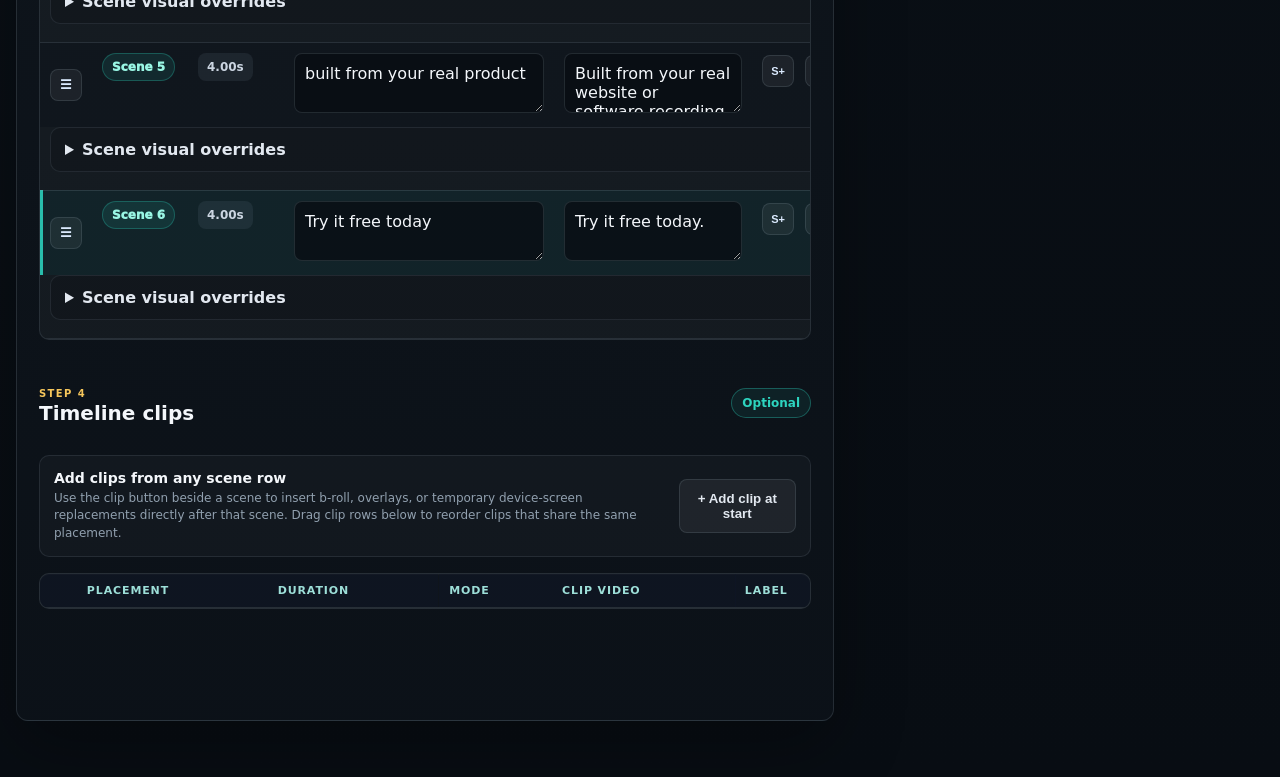
==== commit bafeb152: "fix" ====
--- a/templates/index.html
+++ b/templates/index.html
@@ -140,6 +140,31 @@
             </div>
           </section>
 
+          <section class="layout-lift-panel">
+            <div>
+              <strong>Optional layout lift</strong>
+              <p>Raise the device or CTA when portrait videos feel too close to the bottom.</p>
+            </div>
+            <label>
+              Device lift
+              <select name="layoutDeviceLift">
+                <option value="0" selected>Default</option>
+                <option value="4">Slight up</option>
+                <option value="8">More up</option>
+                <option value="12">High up</option>
+              </select>
+            </label>
+            <label>
+              CTA lift
+              <select name="layoutCtaLift">
+                <option value="0" selected>Default</option>
+                <option value="3">Slight up</option>
+                <option value="6">More up</option>
+                <option value="9">High up</option>
+              </select>
+            </label>
+          </section>
+
           <div class="panel-title small">
             <div>
               <span class="section-kicker">Step 3</span>
--- a/static/style.css
+++ b/static/style.css
@@ -90,6 +90,9 @@
 .thumbnail-upload small { color: var(--muted); font-size: 12px; line-height: 1.35; }
 .thumbnail-preview { display: block; width: 100%; height: auto; max-height: 420px; object-fit: contain; border-radius: var(--radius); border: 1px solid var(--line); background: rgba(8,12,17,.72); }
 .thumbnail-settings-grid { display: grid; grid-template-columns: repeat(3, minmax(0, 1fr)); gap: 14px; align-content: start; }
+.layout-lift-panel { display: grid; grid-template-columns: minmax(220px, 1fr) repeat(2, minmax(140px, 220px)); gap: 14px; align-items: end; padding: 14px; border: 1px solid rgba(148,163,184,.14); border-radius: 10px; background: rgba(255,255,255,.02); }
+.layout-lift-panel strong { display: block; font-size: 14px; margin-bottom: 4px; }
+.layout-lift-panel p { margin: 0; color: var(--muted); font-size: 12px; line-height: 1.45; }
 .scene-actions { display: flex; gap: 10px; flex-wrap: wrap; }
 .pacing-panel { display: grid; grid-template-columns: minmax(190px, 1fr) repeat(3, minmax(120px, 160px)); gap: 12px; align-items: end; padding: 14px; border: 1px solid rgba(148,163,184,.14); border-radius: 10px; background: rgba(255,255,255,.026); }
 .pacing-panel strong { display: block; font-size: 14px; margin-bottom: 4px; }
@@ -362,7 +365,7 @@
 @media (max-width: 980px) {
   .studio-header, .grid { grid-template-columns: 1fr; }
   .studio-status { justify-content: flex-start; }
-  .upload-row, .thumbnail-bumper-panel, .thumbnail-settings-grid, .two-col, .four-col { grid-template-columns: 1fr; }
+  .upload-row, .thumbnail-bumper-panel, .thumbnail-settings-grid, .layout-lift-panel, .two-col, .four-col { grid-template-columns: 1fr; }
   .pacing-panel { grid-template-columns: 1fr; }
   .helper-panel { flex-direction: column; align-items: stretch; }
   .global-caption-panel, .global-caption-fields, .global-visual-grid { grid-template-columns: 1fr; }
